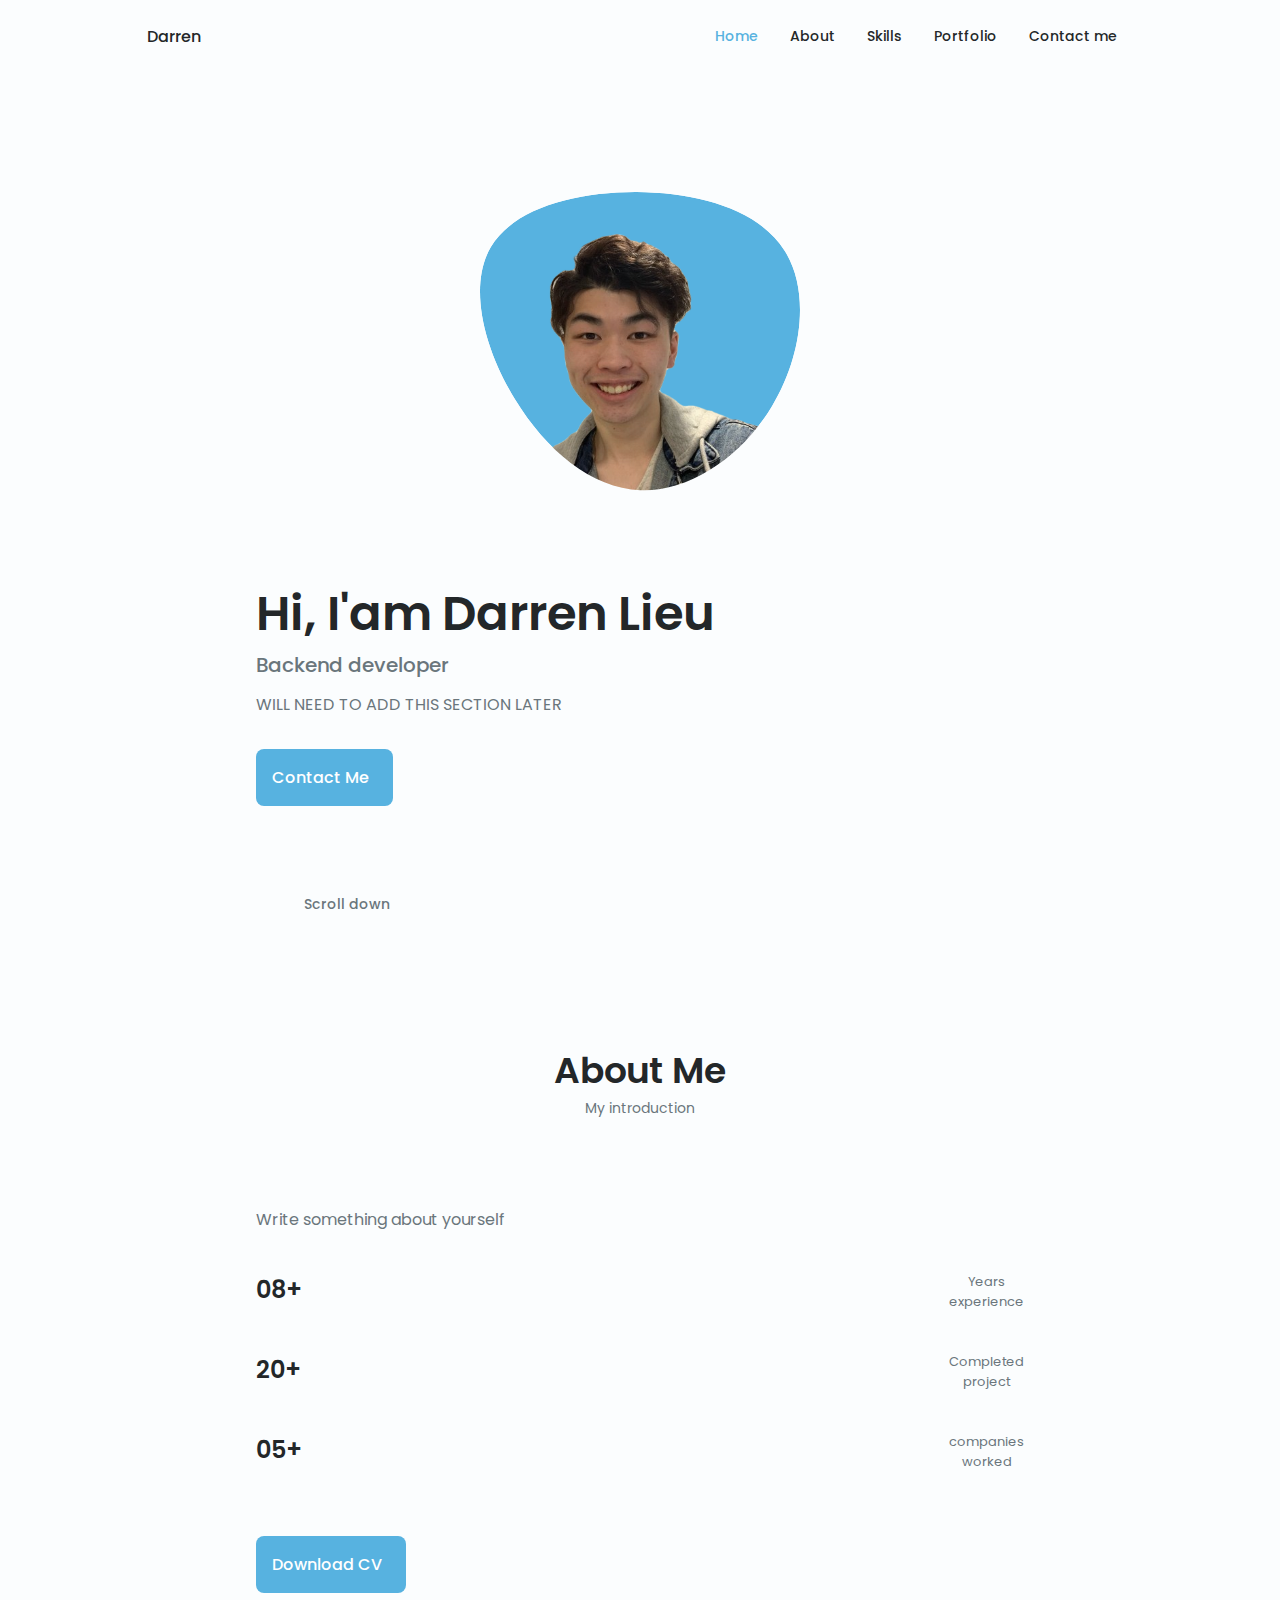
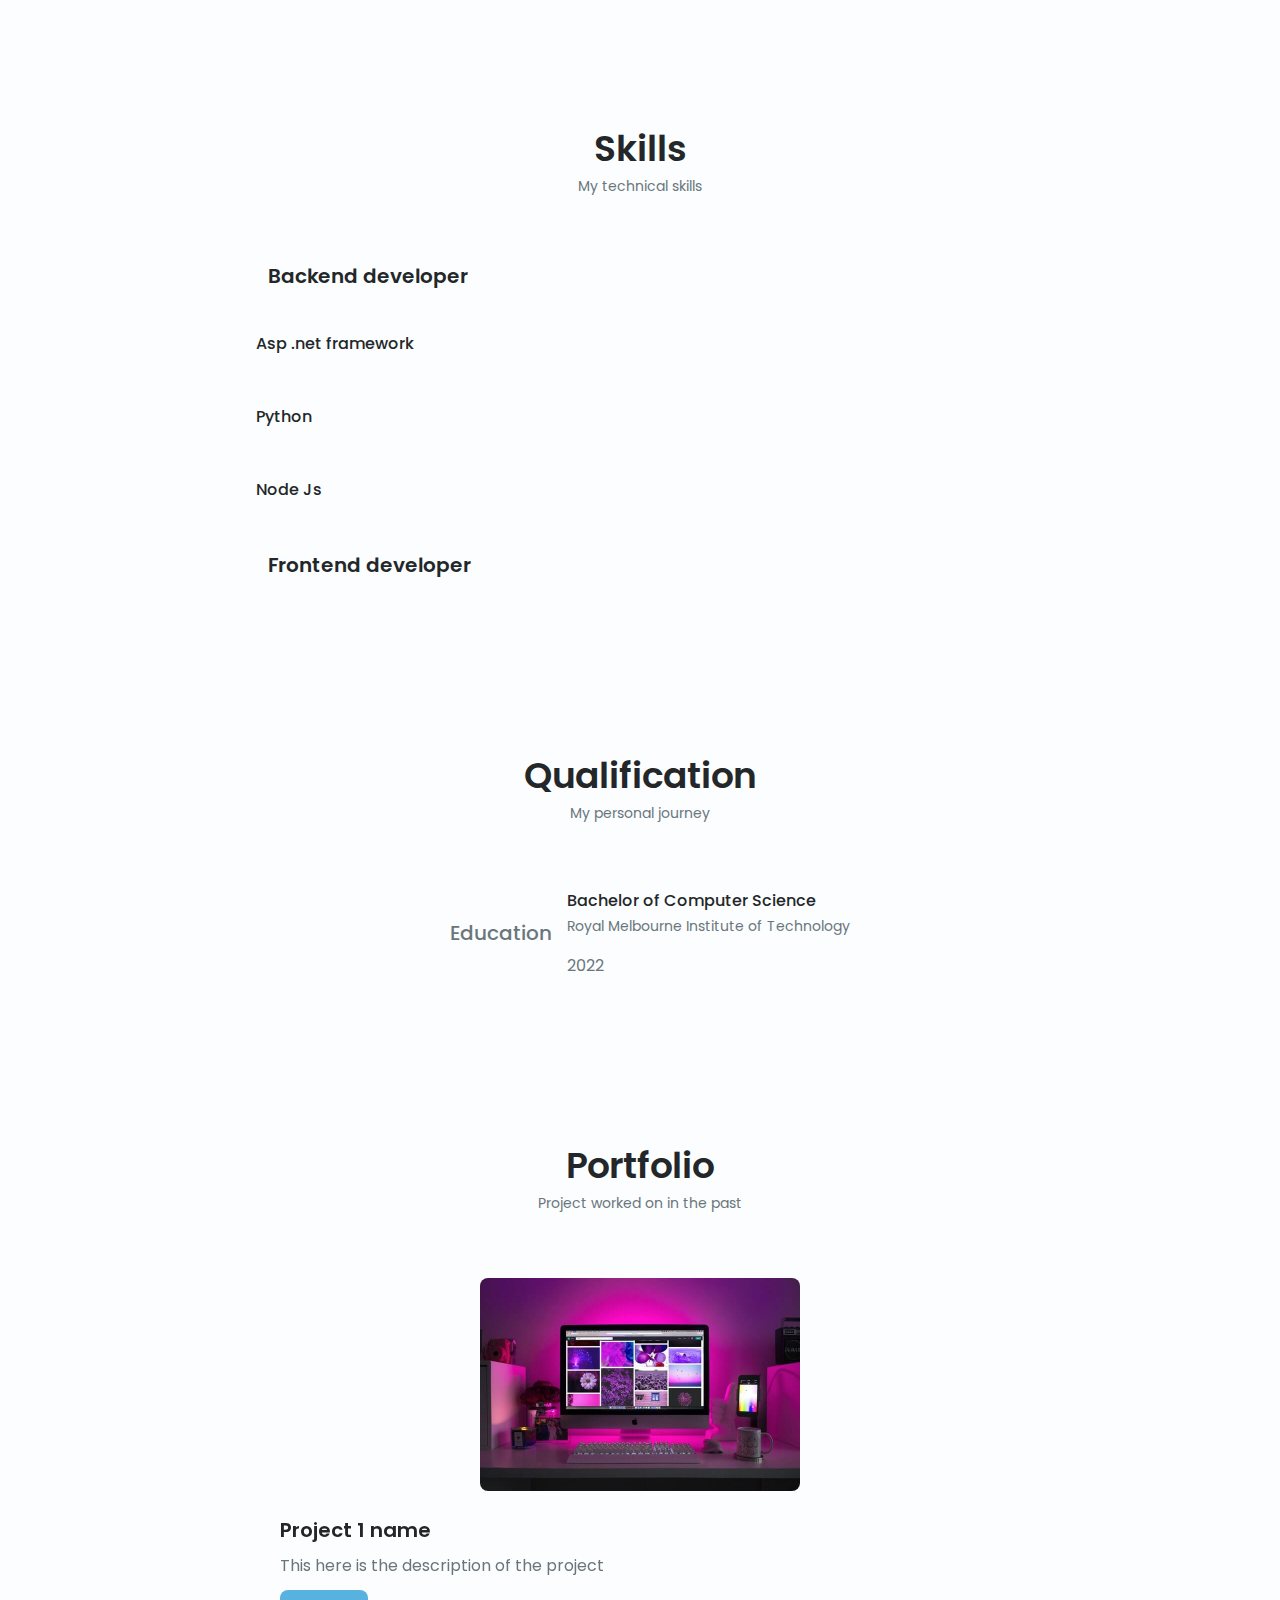
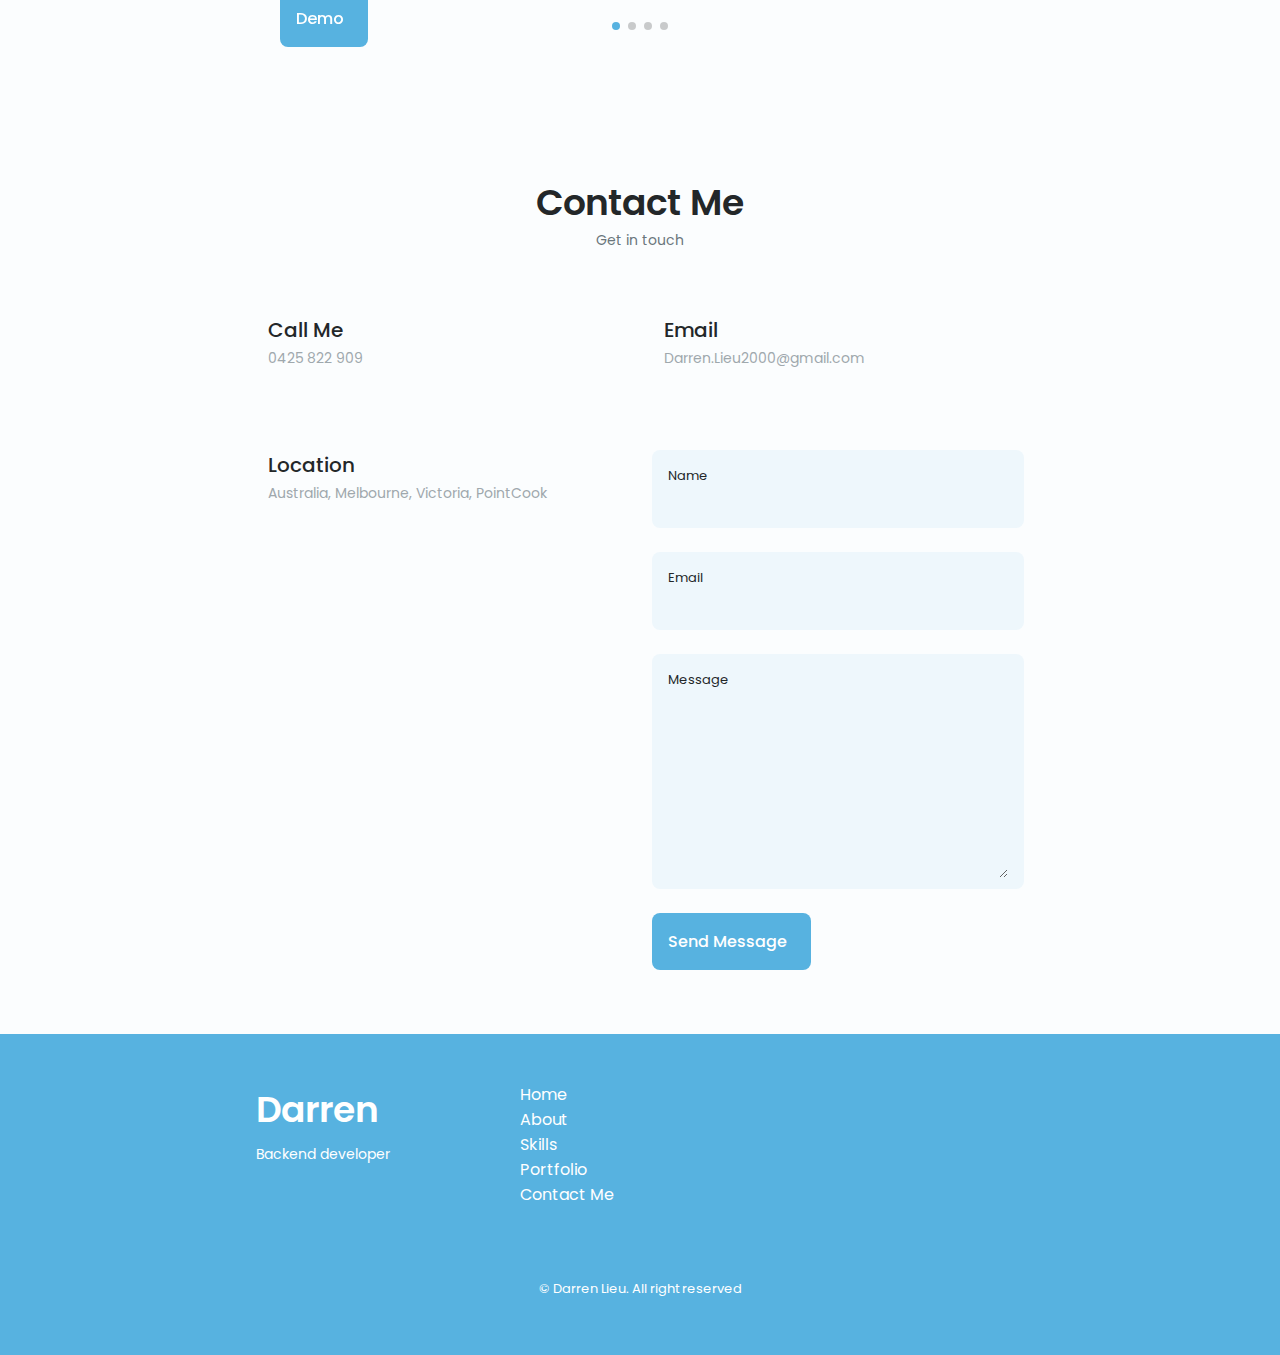
==== index.html @ 3a9822ed "Query media" ====
<!DOCTYPE html>
    <html lang="en">
    <head>
        <meta charset="UTF-8">
        <meta name="viewport" content="width=device-width, initial-scale=1.0">

        <!--==================== UNICONS ====================-->
        <link rel="stylesheet" href="https://unicons.iconscout.com/release/v4.0.0/css/line.css">
        
        <!--==================== SWIPER CSS ====================-->
        <link rel="stylesheet" href="assets/css/swiper-bundle.min.css">

        
        <!--==================== CSS ====================-->
        <link rel="stylesheet" href="assets/css/styles.css">

        <title>Responsive Portfolio Website</title>
    </head>
    <body>
        <!--==================== HEADER ====================-->
        <header class="header" id="header">
            <nav class="nav container">
                <a href="#" class="nav__logo">Darren</a>
                <div class="nav__menu" id="nav-menu">
                    <ul class="nav__list grid">
                        <li class="nav__item">
                            <a href="#home" class="nav__link active-link">
                                <i class="uil uil-home nav__icon"></i> Home
                            </a>
                        </li>

                        <li class="nav__item">
                            <a href="#about" class="nav__link">
                                <i class="uil uil-user-circle nav__icon"></i> About                                
                            </a>
                        </li>

                        <li class="nav__item">
                            <a href="#skills" class="nav__link">
                                <i class="uil uil-file-alt nav__icon"></i> Skills                                
                            </a>
                        </li>

                        <li class="nav__item">
                            <a href="#portfolio" class="nav__link">
                                <i class="uil uil-scenery nav__icon"></i> Portfolio
                            </a>
                        </li>

                        <li class="nav__item">
                            <a href="#contact" class="nav__link">
                                <i class="uil uil-message nav__icon"></i> Contact me
                            </a>
                        </li>
                    </ul>
                    <i class="uil uil-times nav__close" id="nav-close"></i>
                </div>

                <div class="nav__btns">
                    <!-- Theme change button -->
                    <i class="uil uil-moon change-theme" id="theme-button"></i>


                    <div class="nav__toggle" id="nav-toggle">
                        <i class="uil uil-apps"></i>
                    </div>
                </div>
            </nav>
        </header>

        <!--==================== MAIN ====================-->
        <main class="main">
            <!--==================== HOME ====================-->
            <section class="home section" id="home">
                <div class="home__container container grid">
                    <div class="home__container grid">
                        <div class="home__social">
                            <a href="https://www.linkedin.com/in/darren-lieu030267/" target="_blank" class="home__social-icon">
                                <i class="uil uil-linkedin"></i>
                            </a>
                            <a href="https://github.com/DarrenL0" target="_blank" class="home__social-icon">
                                <i class="uil uil-github"></i>
                            </a>
                        </div>

                        <div class="home__img">
                            <svg class="home__blob" viewBox="0 0 200 187" xmlns="http://www.w3.org/2000/svg" xmlns:xlink="http://www.w3.org/1999/xlink">
                                <mask id="mask0" mask-type="alpha">
                                    <path d="M190.312 36.4879C206.582 62.1187 201.309 102.826 182.328 134.186C163.346 165.547 
                                    130.807 187.559 100.226 186.353C69.6454 185.297 41.0228 161.023 21.7403 129.362C2.45775 
                                    97.8511 -7.48481 59.1033 6.67581 34.5279C20.9871 10.1032 59.7028 -0.149132 97.9666 
                                    0.00163737C136.23 0.303176 174.193 10.857 190.312 36.4879Z"/>
                                </mask>
                                <g mask="url(#mask0)">
                                    <path d="M190.312 36.4879C206.582 62.1187 201.309 102.826 182.328 134.186C163.346 
                                    165.547 130.807 187.559 100.226 186.353C69.6454 185.297 41.0228 161.023 21.7403 
                                    129.362C2.45775 97.8511 -7.48481 59.1033 6.67581 34.5279C20.9871 10.1032 59.7028 
                                    -0.149132 97.9666 0.00163737C136.23 0.303176 174.193 10.857 190.312 36.4879Z"/>
                                    <image class="home__blob-img" x='12' y='18' href="assets/img/profile_transparent.png"/>
                                </g>
                            </svg>
                        </div>

                        <div class="home__data">
                            <h1 class="home__title">Hi, I'am Darren Lieu</h1>
                            <h3 class="home__subtitle">Backend developer</h3>
                            <p class="home__description">WILL NEED TO ADD THIS SECTION LATER</p>
                            <a href="contact" class="button button--flex">
                                Contact Me<i class="uil uil-message button__icon"></i>
                            </a>
                        </div>
                    </div>

                    <div class="home__scroll">
                        <a href="#about" class="home__scroll-button button--flex">
                            <i class="uil uil-mouse home__scroll-mouse"></i>
                            <span class="home__scroll-name">Scroll down</span>
                            <i class="uil uil-arrow-down home__scroll-arrow"></i>
                        </a>
                    </div>
                </div>
            </section>

            <!--==================== ABOUT ====================-->
            <section class="about section" id="about">
                <h2 class="section__title">
                   About Me 
                </h2>
                <span class="section__subtitle">
                    My introduction
                </span>

                <div class="about__container container grid">
                    <img src="" alt="" class="about__img">
                    
                    <div class="about__data">
                        <p class="about__description">
                            Write something about yourself 
                        </p>

                        <div class="about__info">
                            <span class="about__info-title">08+</span>
                            <span class="about__info-name">Years <br> experience</span>
                        </div>

                        <div class="about__info">
                            <span class="about__info-title">20+</span>
                            <span class="about__info-name">Completed <br> project</span>
                        </div>

                        <div class="about__info">
                            <span class="about__info-title">05+</span>
                            <span class="about__info-name">companies <br> worked</span>
                        </div>
                    </div>
                    
                    <!--Add CV here in href-->
                    <div class="about__buttons">
                        <a download="" href="" class="button button--flex">
                            Download CV<i class="uil uil-download-alt button__icon"></i>
                        </a>
                    </div>
                </div>
            </section>

            <!--==================== SKILLS ====================-->
            <section class="skills section" id="skills">
                <h2 class="section__title">Skills</h2>
                <span class="section__subtitle">My technical skills</span>

                <div class="skills__container container grid">
                    <div>

                        <!--=========================SKILLS 1========================-->
                        <div class="skills__content skills__open">
                            <div class="skills__header">
                                <i class="uil uil-server skills__icon"></i>

                                <div>
                                    <h1 class="skills__title">Backend developer</h1>
                                </div>

                                <i class="uil uil-angle-down skills__arrow"></i>
                            </div>

                            <div class="skills__list grid">
                                <div class="skills__data">
                                    <div class="skills__titles">
                                        <h3 class="skills__name">Asp .net framework</h3>
                                    </div>
                                </div>
                            </div>

                            <div class="skills__list grid">
                                <div class="skills__data">
                                    <div class="skills__titles">
                                        <h3 class="skills__name">Python</h3>
                                    </div>
                                </div>
                            </div>

                            <div class="skills__list grid">
                                <div class="skills__data">
                                    <div class="skills__titles">
                                        <h3 class="skills__name">Node Js</h3>
                                    </div>
                                </div>
                            </div>

                        </div>

                        <!--=========================SKILLS 2========================-->
                        <div class="skills__content skills__close">
                            <div class="skills__header">
                                <i class="uil uil-brackets-curly skills__icon"></i>

                                <div>
                                    <h1 class="skills__title">Frontend developer</h1>
                                </div>

                                <i class="uil uil-angle-down skills__arrow"></i>
                            </div>

                            <div class="skills__list grid">
                                <div class="skills__data">
                                    <div class="skills__titles">
                                        <h3 class="skills__name">HTML</h3>
                                    </div>
                                </div>
                            </div>

                            <div class="skills__list grid">
                                <div class="skills__data">
                                    <div class="skills__titles">
                                        <h3 class="skills__name">CSS</h3>
                                    </div>
                                </div>
                            </div>

                            <div class="skills__list grid">
                                <div class="skills__data">
                                    <div class="skills__titles">
                                        <h3 class="skills__name">JavaScript</h3>
                                    </div>
                                </div>
                            </div>

                        </div>

                        
                    </div>
                </div>
            </section>

            <!--==================== QUALIFICATION ====================-->
            <section class="qualification section">
                <h2 class="section__title">Qualification</h2>
                <span class="section__subtitle">My personal journey</span>

                <div class="qualification__container container">
                    <dic class="qualification__tabs">
                        <div class="qualification__button button--flex qualification__active" data-target="#education">
                            <i class="uil uil-graduation-cap qualification__icon"></i>
                            Education
                        </div>

                        <!-- <div class="qualification__button button--flex">
                            <i class="uil uil-briefcase-alt qualification__icon"></i>
                            Work
                        </div> -->

                        <div class="qualification__sections">
                            <!--==================== QUALIFICATION CONTENT 1====================-->
                            <div class="qualification__content qualification__active" data-content id="education">
                                <!--==================== QUALIFICATION 1====================-->
                                <div class="qualification__data">
                                    <div>
                                        <h3 class="qualification__title">Bachelor of Computer Science</h3>
                                        <span class="qualification__subtitle">Royal Melbourne Institute of Technology</span>
                                        <div class="qualification__calender">
                                            <i class="uil uil-calendar-alt "></i>
                                            2022
                                        </div>
                                    </div>

                                    <div>
                                        <span class="qualification__rounder"></span>
                                        <span class="qualification__line"></span>
                                    </div>
                                </div>
                            </div>
                        </div>
                    </dic>
                </div>
            </section>

            <!--==================== PORTFOLIO ====================-->
            <section class="portfolio section" id="portfolio">
                <h2 class="section__title">Portfolio</h2>
                <span class="section__subtitle">Project worked on in the past</span>

                <div class="portfolio__container container swiper">
                    <div class="swiper-wrapper">
                        <!--==================== PORTFOLIO 1====================-->

                        <div class="portfolio__content grid swiper-slide">
                            <img src="assets/img/portfolio1.jpg" alt="" class="portfolio__img">
                            <div class="portfolio__data">
                                <h3 class="portfolio__title">Project 1 name</h3>
                                <p class="portfolio__description">This here is the description of the project</p>
                                <a href="#" class="button button--flex button--small portfolio__button">
                                    Demo
                                <i class="uil uil-arrow-right button__icon"></i>
                                </a>
                                
                            </div>
                        </div>

                        <!--==================== PORTFOLIO 2====================-->

                        <div class="portfolio__content grid swiper-slide">
                            <img src="assets/img/portfolio1.jpg" alt="" class="portfolio__img">
                            <div class="portfolio__data">
                                <h3 class="portfolio__title">Project 2 name</h3>
                                <p class="portfolio__description"></p>
                                <a href="#" class="button button--flex button--small portfolio__button">
                                    Demo
                                <i class="uil uil-arrow-right button__icon"></i>
                                </a>
                                
                            </div>
                        </div>

                        <!--==================== PORTFOLIO 3====================-->

                        <div class="portfolio__content grid swiper-slide">
                            <img src="assets/img/portfolio1.jpg" alt="" class="portfolio__img">
                            <div class="portfolio__data">
                                <h3 class="portfolio__title">Project 3 name</h3>
                                <p class="portfolio__description"></p>
                                <a href="#" class="button button--flex button--small portfolio__button">
                                    Demo
                                <i class="uil uil-arrow-right button__icon"></i>
                                </a>
                                
                            </div>
                        </div>

                        <!--==================== PORTFOLIO 4====================-->

                        <div class="portfolio__content grid swiper-slide">
                            <img src="assets/img/portfolio1.jpg" alt="" class="portfolio__img">
                            <div class="portfolio__data">
                                <h3 class="portfolio__title">Project 4 name</h3>
                                <p class="portfolio__description"></p>
                                <a href="#" class="button button--flex button--small portfolio__button">
                                    Demo
                                <i class="uil uil-arrow-right button__icon"></i>
                                </a>
                                
                            </div>
                        </div>
                    </div>

                    <div class="swiper-button-next">
                        <i class="uil uil-angle-right-b swiper-portfolio-icon"></i>
                    </div>
                    <div class="swiper-button-prev">
                        <i class="uil uil-angle-left-b swiper-portfolio-icon"></i>
                    </div>
                    <div class="swiper-pagination"></div>

                </div>
            </section>

            <!--==================== CONTACT ME ====================-->
            <section class="contact section" id="contact">
                <h2 class="section__title">Contact Me</h2>
                <span class="section__subtitle">Get in touch</span>

                <div class="contact__container container grid">
                    <div>
                       <div class="contact__information">
                        <i class="uil uil-phone contact__icon"></i>
                        <div>
                            <h3 class="contact__title">Call Me</h3>
                            <span class="contact__subtitle">0425 822 909</span>
                        </div>
                       </div> 
                    </div>

                    <div>
                        <div class="contact__information">
                         <i class="uil uil-envelope contact__icon"></i>
                         <div>
                             <h3 class="contact__title">Email</h3>
                             <span class="contact__subtitle">Darren.Lieu2000@gmail.com</span>
                         </div>
                        </div> 
                     </div>

                     <div>
                        <div class="contact__information">
                            <i class="uil uil-location-pin-alt contact__icon"></i>
                         <div>
                             <h3 class="contact__title">Location</h3>
                             <span class="contact__subtitle">Australia, Melbourne, Victoria, PointCook</span>
                         </div>
                        </div> 
                     </div>

                     <form action="" class="contact__form grid">
                         <div class="contact__inputs grid">
                             <div class="contact__content">
                                 <label for="" class="contact__label">Name</label>
                                 <input type="text" class="contact__input">
                             </div>

                             <div class="contact__content">
                                <label for="" class="contact__label">Email</label>
                                <input type="email" class="contact__input">
                            </div>

                            <div class="contact__content">
                                <label for="" class="contact__label">Message</label>
                                <textarea name="" id="" cols="0" rows="7" class="contact__input"></textarea>
                            </div>

                            <div>
                               <a href="" class="button button--flex">
                                   Send Message
                                   <i class="uil uil-message button__icon"></i>
                               </a> 
                            </div>
                         </div>
                     </form>

                </div>

                
                    
                

            </section>
        </main>

        <!--==================== FOOTER ====================-->
        <footer class="footer">
            <div class="footer__bg">
                <div class="footer__container container grid">
                    <div>
                        <h1 class="footer__title">Darren</h1>
                        <span class="footer__subtitle">Backend developer</span>
                    </div>

                    <ul class="footer__link">
                        <li>
                            <a href="#home" class="footer__link">Home</a>
                            <a href="#about" class="footer__link">About</a>
                            <a href="#skills" class="footer__link">Skills</a>
                            <a href="#portfolio" class="footer__link">Portfolio</a>
                            <a href="#contact" class="footer__link">Contact Me</a>
                        </li>
                    </ul>

                    <div class="footer__socails">
                        <a href="https://www.linkedin.com/in/darren-lieu030267/" class="footer__social">
                            <i class="uil uil-linkedin"></i>
                        </a>
                        <a href="https://github.com/DarrenL0" class="footer__social">
                            <i class="uil uil-github"></i>
                        </a>
                    </div>
                </div>

                <p class="footer__copy">&#169; Darren Lieu. All right reserved</p>
            </div>
        </footer>
        
        <!--==================== SCROLL up ====================-->
        <a href="" class="scrollup" id="scroll-up">
            <i class="uil uil-arrow-up scrollup__icon"></i>
        </a>

        <!--==================== SWIPER JS ====================-->
        <script src="assets/js/swiper-bundle.min.js"></script>


        <!--==================== MAIN JS ====================-->
        <script src="assets/js/main.js"></script>
    </body>
</html>
---- assets/css/styles.css ----
/*==================== GOOGLE FONTS ====================*/
@import url("https://fonts.googleapis.com/css2?family=Poppins:wght@400;500;600&display=swap");

/*==================== VARIABLES CSS ====================*/
:root {
  --header-height: 3rem;

  /*========== Colors ==========*/
  /* Change favorite color */
  --hue-color: 200; /*Purple 250 - Green 142 - Blue 230 - Pink 340*/

  /* HSL color mode */
  --first-color: hsl(var(--hue-color), 69%, 61%);
  --first-color-second: hsl(var(--hue-color), 69%, 61%);
  --first-color-alt: hsl(var(--hue-color), 57%, 53%);
  --first-color-lighter: hsl(var(--hue-color), 92%, 85%);
  --title-color: hsl(var(--hue-color), 8%, 15%);
  --text-color: hsl(var(--hue-color), 8%, 45%);
  --text-color-light: hsl(var(--hue-color), 8%, 65%);
  --input-color: hsl(var(--hue-color), 70%, 96%);
  --body-color: hsl(var(--hue-color), 60%, 99%);
  --container-color: #fff;
  --scroll-bar-color: hsl(var(--hue-color), 12%, 90%);
  --scroll-thumb-color: hsl(var(--hue-color), 12%, 80%);

  /*========== Font and typography ==========*/
  --body-font: "Poppins", sans-serif;

  /* .5rem = 8px, 1rem = 16px, 1.5rem = 24px ... */
  --big-font-size: 2rem;
  --h1-font-size: 1.5rem;
  --h2-font-size: 1.25rem;
  --h3-font-size: 1.125rem;
  --normal-font-size: 0.938rem;
  --small-font-size: 0.813rem;
  --smaller-font-size: 0.75rem;

  /*========== Font weight ==========*/
  --font-medium: 500;
  --font-semi-bold: 600;

  /*========== Margenes Bottom ==========*/
  /* .25rem = 4px, .5rem = 8px, .75rem = 12px ... */
  --mb-0-25: 0.25rem;
  --mb-0-5: 0.5rem;
  --mb-0-75: 0.75rem;
  --mb-1: 1rem;
  --mb-1-5: 1.5rem;
  --mb-2: 2rem;
  --mb-2-5: 2.5rem;
  --mb-3: 3rem;

  /*========== z index ==========*/
  --z-tooltip: 10;
  --z-fixed: 100;
  --z-modal: 1000;
}

/* Font size for large devices */
@media screen and (min-width: 968px) {
  :root {
    --big-font-size: 3rem;
    --h1-font-size: 2.25rem;
    --h2-font-size: 1.5rem;
    --h3-font-size: 1.25rem;
    --normal-font-size: 1rem;
    --small-font-size: 0.875rem;
    --smaller-font-size: 0.813rem;
  }
}

/*========== Variables Dark theme ==========*/
body.dark-theme{
  --first-color-second: hsl(var(--hue-color), 30%, 8%);
  --title-color: hsl(var(--hue-color), 8%, 95%);
  --text-color: hsl(var(--hue-color), 8%, 75%);
  --input-color: hsl(var(--hue-color), 29%, 16%);
  --body-color: hsl(var(--hue-color), 28%, 12%);
  --container-color: hsl(var(--hue-color), 29% , 16%);
  --scroll-bar-color: hsl(var(--hue-color), 12%, 48%);
  --scroll-thumb-color: hsl(var(--hue-color), 12%, 36%);
}
/*========== Button Dark/Light ==========*/
.nav__btns{
  display: flex;
  align-items: center;
}

.change-theme{
  font-size: 1.25rem;
  color: var(--title-color);
  margin-right: var(--mb-1);
  cursor: pointer;
}

.change-theme:hover{
  color: var(--first-color);
}
/*==================== BASE ====================*/
* {
  box-sizing: border-box;
  padding: 0;
  margin: 0;
}

html {
  scroll-behavior: smooth;
}

body {
  margin: 0 0 var(--header-height) 0;
  font-family: var(--body-font);
  font-size: var(--normal-font-size);
  background-color: var(--body-color);
  color: var(--text-color);
}

h1,
h2,
h3,
h4 {
  color: var(--title-color);
  font-weight: var(--font-semi-bold);
}

ul {
  list-style: none;
}

a {
  text-decoration: none;
}

img {
  max-width: 100%;
  height: auto;
}

/*==================== REUSABLE CSS CLASSES ====================*/
.section {
  padding: 2rem 0 4rem;
}

.section__title {
  font-size: var(--h1-font-size);
  color: var(--title-color);
}

.section__subtitle {
  display: block;
  font-size: var(--small-font-size);
  margin-bottom: var(--mb-3);
}

.section__title,
.section__subtitle {
  text-align: center;
}

/*==================== LAYOUT ====================*/
.container {
  max-width: 768px;
  margin-left: var(--mb-1-5);
  margin-right: var(--mb-1-5);
}

.grid {
  display: grid;
  gap: 1.5rem;
}

.header {
  width: 100%;
  position: fixed;
  bottom: 0;
  left: 0;
  z-index: var(--z-fixed);
  background-color: var(--body-color);
}

/*==================== NAV ====================*/
.nav {
  max-width: 986px;
  height: var(--header-height);
  display: flex;
  justify-content: space-between;
  align-items: center;
}

.nav__logo,
.nav__toggle {
  color: var(--title-color);
  font-weight: var(--font-medium);
}

.nav__logo:hover {
  color: var(--first-color);
}

.nav__toggle {
  font-size: 1.1rem;
  cursor: pointer;
}

.nav__toggle:hover {
  color: var(--first-color);
}

@media screen and (max-width: 767px) {
  .nav__menu {
    position: fixed;
    bottom: -100%;
    left: 0;
    width: 100%;
    background-color: var(--body-color);
    padding: 2rem 1.5rem 4rem;
    box-shadow: 0 -1px 4px rgba(0, 0, 0, 0.15);
    border-radius: 1.5rem 1.5rem 0 0;
    transition: 0.3s;
  }
}

.nav__list {
  grid-template-columns: repeat(3, 1fr);
  gap: 2rem;
}

.nav__link {
  display: flex;
  flex-direction: column;
  align-items: center;
  font-size: var(--small-font-size);
  color: var(--title-color);
  font-weight: var(--font-medium);
}

.nav__link:hover {
  color: var(--first-color);
}

.nav__icon {
  font-size: 1.2rem;
}

.nav__close {
  position: absolute;
  right: 1.3rem;
  bottom: 0.5rem;
  font-size: 1.5rem;
  cursor: pointer;
  color: var(--first-color);
}

.nav__close:hover {
  color: var(--first-color);
}
/* show menu */
.show-menu {
  bottom: 0;
}
/* Active link */
.active-link{
  color: var(--first-color);
}
/* Change background header */
.scroll-header{
  box-shadow: 0 -1px 4px rgba(0,0,0,.15);
}
/*==================== HOME ====================*/
.home__container {
  gap: 1rem;
}

.home__content {
  grid-template-columns: 0.5fr 3fr;
  padding-top: 3.5rem;
  align-items: center;
}

.home__social {
  display: grid;
  grid-template-columns: max-content;
  row-gap: 1rem;
}

.home__social-icon {
  font-size: 1.25rem;
  color: var(--first-color);
}

.home__social-icon:hover {
  color: var(--first-color-alt);
}

.home__blob {
  width: 200px;
  fill: var(--first-color);
}

.home__blob-img {
  width: 170px;
}

.home__data {
  grid-column: 1/3;
}

.home__title {
  font-size: var(--big-font-size);
}

.home__subtitle {
  font-size: var(--h3-font-size);
  color: var(--text-color);
  font-weight: var(--font-medium);
  margin-bottom: var(--mb-0-75);
}

.home__description {
  margin-bottom: var(--mb-2);
}

.home__scroll {
}

.home__scroll-button {
  color: var(--first-color);
  transition: 0.3s;
}

.home__scroll-button:hover {
  transform: translateY(0.25rem);
}

.home__scroll-mouse {
  font-size: 2rem;
}

.home__scroll-name {
  font-size: var(--small-font-size);
  color: var(--text-color);
  font-weight: var(--font-medium);
  margin-right: var(--mb-0-25);
}

.home__scroll-arrow {
  font-size: 1.25rem;
}
/*==================== BUTTONS ====================*/
.button {
  display: inline-block;
  background-color: var(--first-color);
  color: #fff;
  padding: 1rem;
  border-radius: 0.5rem;
  font-weight: var(--font-medium);
}

.button:hover {
  background-color: var(--first-color-alt);
}

.button__icon {
  font-size: 1.25rem;
  margin-left: var(--mb-0-5);
  transition: 0.3s;
}

.button--flex {
  display: inline-flex;
  align-items: center;
}
/*==================== ABOUT ====================*/
.about__img {
  width: 200px;
  border-radius: 0.5rem;
  justify-self: center;
  align-self: center;
}

.about__description {
  text-align: center;
  margin-bottom: var(--mb-2-5);
}

.about__info {
  display: flex;
  justify-content: space-evenly;
  margin-bottom: var(--mb-2-5);
}

.about__info-title {
  font-size: var(--h2-font-size);
  font-weight: var(--font-semi-bold);
  color: var(--title-color);
}

.about__info-name {
  font-size: var(--smaller-font-size);
}

.about__info-title,
.about__info-name {
  display: block;
  text-align: center;
}

.about__buttons {
  display: flex;
  justify-content: center;
}
/*==================== SKILLS ====================*/

.skills__container {
  row-gap: 0;
}

.skills__header {
  display: flex;
  align-items: center;
  margin-bottom: var(--mb-2-5);
  cursor: pointer;
}

.skills__icon,
.skills__arrow {
  font-size: 2rem;
  color: var(--first-color);
}

.skills__icon {
  margin-right: var(--mb-0-75);
}

.skills__title {
  font-size: var(--h3-font-size);
}

.skills__arrow {
  margin-left: auto;
  transition: 0.4s;
}

.skills__titles {
  display: flex;
  justify-content: space-between;
  margin-bottom: var(--mb-0-5);
}

.skills__name {
  font-size: var(--normal-font-size);
  font-weight: var(--font-medium);
}

.skills__close .skills__list {
  height: 0;
  overflow: hidden;
}

.skills__open .skills__list {
  height: max-content;
  margin-bottom: var(--mb-2-5);
}

.skills__open .skills__arrow {
  transform: rotate(-180deg);
}

/*==================== QUALIFICATION ====================*/
.qualification__tabs{
  display: flex;
  justify-content: space-evenly;
  margin-bottom: var(--mb-2);
}

.qualification__button{
  font-size: var(--h3-font-size);
  font-weight: var(--font-medium);
  cursor: pointer;
}

.qualification__button:hover{
  color: var(--first-color);
}

.qualification__icon{
  font-size: 1.8rem;
  margin-right: var(--mb-0-25);
}

.qualification__date{
  display: grid;
  grid-template-columns: 1fr max-content 1fr;
  column-gap: 1.5rem;
}

.qualification__title{
  font-size: var(--normal-font-size);
  font-weight: var(--font-medium);
}

.qualification__subtitle{
  display: inline-block;
  font-size: var(--small-font-size);
  margin-bottom: var(--mb-1);
}

.qualification__calendar{
  font-size: var(--smaller-font-size);
  color: var(--text-color-light);
}

/* :active once work experience is added */
/* .qualification__rounder{
  display: inline-block;
  width: 13px;
  height: 13px;
  background-color: var(--first-color);
  border-radius: 50%;
}

.qualification__line{
  display: block;
  width: 1px;
  height: 100%;
  background-color: var(--first-color);
  transform: translate(6px, -7px);
}

.qualification [data-content]{
  display: none;
}

.qualification__active[data-content]{
  display: block;
}

.qualification__button.qualification__active{
  color: var(--first-color); 
}*/

/*==================== PORTFOLIO ====================*/
.portfolio__container{
  overflow:initial;
}

.portfolio__content{
  padding: 0 1.5rem;
}

.portfolio__img{
  width: 265px;
  border-radius: .5rem;
  justify-self: center;
}

.portfolio__title{
  font-size: var(--h3-font-size);
  margin-bottom: var(--mb-0-5);
}

.portfolio__description{
  margin-bottom: var(--mb-0-75);
}

.portfolio__button:hover .button__icon{
  transform: translate(.25rem);
}

.swiper-button-prev::after,
.swiper-button-next::after{
  content: '';
}

.swiper-portfolio-icon{
  font-size: 2rem;
  color: var(--first-color);
}

.swiper-button-prev{
  left: -.5rem;
}

.swiper-button-next{
  right: -.5rem;
}

.swiper-container-horizontal > .swiper-pagination-bullets{
  bottom: -2.5rem;
}

.swiper-pagination-bullet-active{
  background-color: var(--first-color);
}

.swiper-button-next,
.swiper-button-prev,
.swiper-pagination-bullet{
  outline: none;
}

/*==================== CONTACT ME ====================*/
.contact__container{
  row-gap: 3rem;
}

.contact__information{
  display: flex;
  margin-bottom: var(--mb-2);
}

.contact__icon{
  font-size: 2rem;
  color: var(--first-color);
  margin-right: var(--mb-0-75);
}

.contact__title{
  font-size: var(--h3-font-size);
  font-weight: var(--font-medium);
}

.contact__subtitle{
  font-size: var(--small-font-size);
  color: var(--text-color-light);
}

.contact__content{
  background-color: var(--input-color);
  border-radius: .5rem;
  padding: .75rem 1rem .25rem;
}

.contact__label{
  font-size: var(--smaller-font-size);
  color: var(--title-color);
}

.contact__input{
  width: 100%;
  background-color: var(--input-color);
  color: var(--text-color);
  font-family: var(--body-font);
  font-size: var(--normal-font-size);
  border: none;
  outline: none;
  padding: .25rem .5rem .5rem 0;
}
/*==================== FOOTER ====================*/
.footer{
  padding-top: 2rem;
}

.footer__container{
  row-gap: 3.5rem;
}

.footer__bg{
  background-color: var(--first-color-second);
  padding: 2rem 0 3rem;
}

.footer__title{
  font-size: var(--h1-font-size);
  margin-bottom: var(--mb-0-25);
}

.footer__subtitle{
  font-size: var(--small-font-size);
}

.footer__link{
  display: flex;
  flex-direction: column;
  row-gap: 1.5rem;
}

.footer__link:hover{
  color: var(--first-color-lighter);
}

.footer__social{
  font-size: 1.25rem;
  margin-right: var(--mb-1-5);
}

.footer__social:hover{
  color: var(--first-color-lighter);
}

.footer__copy{
  font-size: var(--smaller-font-size);
  text-align: center;
  color: var(--text-color-light);
  margin-top: var(--mb-3);
}

.footer__title,
.footer__subtitle,
.footer__link,
.footer__social,
.footer__copy{
  color: #fff;
}

/*========== SCROLL UP ==========*/
.scrollup{
  position: fixed;
  right: 1rem;
  bottom: -20%;
  background-color: var(--first-color);
  opacity: .8;
  padding: 0 .3rem;
  border-radius: .4rem;
  z-index: var(--z-tooltip);
  transition: .4s;
}

.scrollup:hover{
  background-color: var(--first-color-alt);
}

.scrollup__icon{
  font-size: 1.5rem;
  color: #fff;
}
/* Show scroll */
.show-scroll{
  bottom: 5rem;
}

/*========== SCROLL BAR ==========*/
::-webkit-scrollbar{
  width: .60rem;
  background-color: var(--scroll-bar-color);
  border-radius: .5rem;
}

::-webkit-scrollbar-thumb{
  background-color: var(--scroll-thumb-color);
  border-radius: .5rem;
}

::-webkit-scrollbar-thumb:hover{
  background-color: var(--text-color-light);
}
/*==================== MEDIA QUERIES ====================*/
/* For small devices */
@media screen and (max-width: 350px){
  .container{
    margin-left: var(--mb-1);
    margin-right: var(--mb-1);
  }

  .nav__menu{
    padding: 2rem .25rem 4rem;
  }

  .nav__list{
    column-gap: 0;
  }

  .home__content{
    grid-template-columns: .25fr 3fr;
  }

  .home__blob{
    width: 180px;
  }

  .skills__title{
    font-size: var(--normal-font-size);
  }

  .qualification__data{
    gap: .5rem;
  }

  .project__img{
    width: 200px;
  }

}
/* For medium devices */
@media screen and (min-width: 568px){
  .home__content{
    grid-template-columns: max-content 1fr 1fr;
  }
  .home__data{
    grid-column: initial;
  }

  .home__img{
    justify-self: center;
  }


  .skills__container,
  .portfolio__container,
  .contact__container,
  .footer__container{
    grid-template-columns: repeat(2,1fr);
  }
}


@media screen and (min-width: 768px){
  .container{
    margin-left: auto;
    margin-right: auto;
  }

  body{
    margin: 0;
  }

  .section{
    padding: 6rem 0 2rem;
  }

  .section__subtitle{
    margin-bottom: 4rem;
  }

  .header{
    top: 0;
    bottom: initial;
  }

  .header,
  .main,
  .footer__container{
    padding: 0 1rem;
  }

  .nav{
    height: calc(var(--header-height) + 1.5rem);
    column-gap: 1rem;
  }

  .nav__icon,
  .nav__close,
  .nav__toggle{
    display: none;
  }
  .nav__list{
    display: flex;
    column-gap: 2rem;
  }
  .nav__menu{
    margin-left: auto;
  }

  .change-theme{
    margin: 0;
  }

  .home__container{
    row-gap: 5rem;
  }

  .home__content{
    padding-top: 5.5rem;
    column-gap: 2rem;
  }

  .home__blob{
    width: 270px;
  }

  .home__scroll{
    display: block;
  }

  .home__scroll-button{
    margin-left: 3rem;
  }

  .about__container{
    column-gap: 5rem;
  }

  .about__description{
    text-align: initial;
  }

  .about__info{
    justify-content: space-between;
  }

  .about__buttons{
    justify-content: initial;
  }

  .qualification__tabs{
    justify-content: center;
  }

  .qualification__button{
    margin: 0 var(--mb-1);
  }

  .qualification__sections{
    grid-template-columns: .5fr;
  }

  .portfolio__img{
    width: 320px;
  }

  .portfolio__content{
    align-items: center;
  }

  .footer__container{
    grid-template-columns: repeat(3,1fr);
  }
  .footer__bg{
    padding: 3rem 0 3.5rem;
  }
  .footer__links{
    flex-direction: row;
    column-gap: 2rem;
  }

  .footer__socials{
    justify-content: flex-end;
  }

  .footer__copy{
    margin-top: 4.5rem;
  }
/* For large devices */
@media screen and (min-width: 1024px){
  .header,
  .main,
  .footer__container{
    padding: 0;
  }

  .home__blob{
    width: 320px;
  }
  .home__social{
    transform: translateX(-6rem);
  }
  .portfolio__content{
    column-gap: 5rem;
  }

  .swiper-portfolio-icon{
    font-size: 3.5rem;
  }

  .swiper-button-prev{
    left: -3.5rem;
  }

  .swiper-button-next{
    right: 3.5rem;
  }
  .swiper-container-horizontal > .swiper-pagination-bullets{
    bottom: -4.5rem;
  }

  
}







}
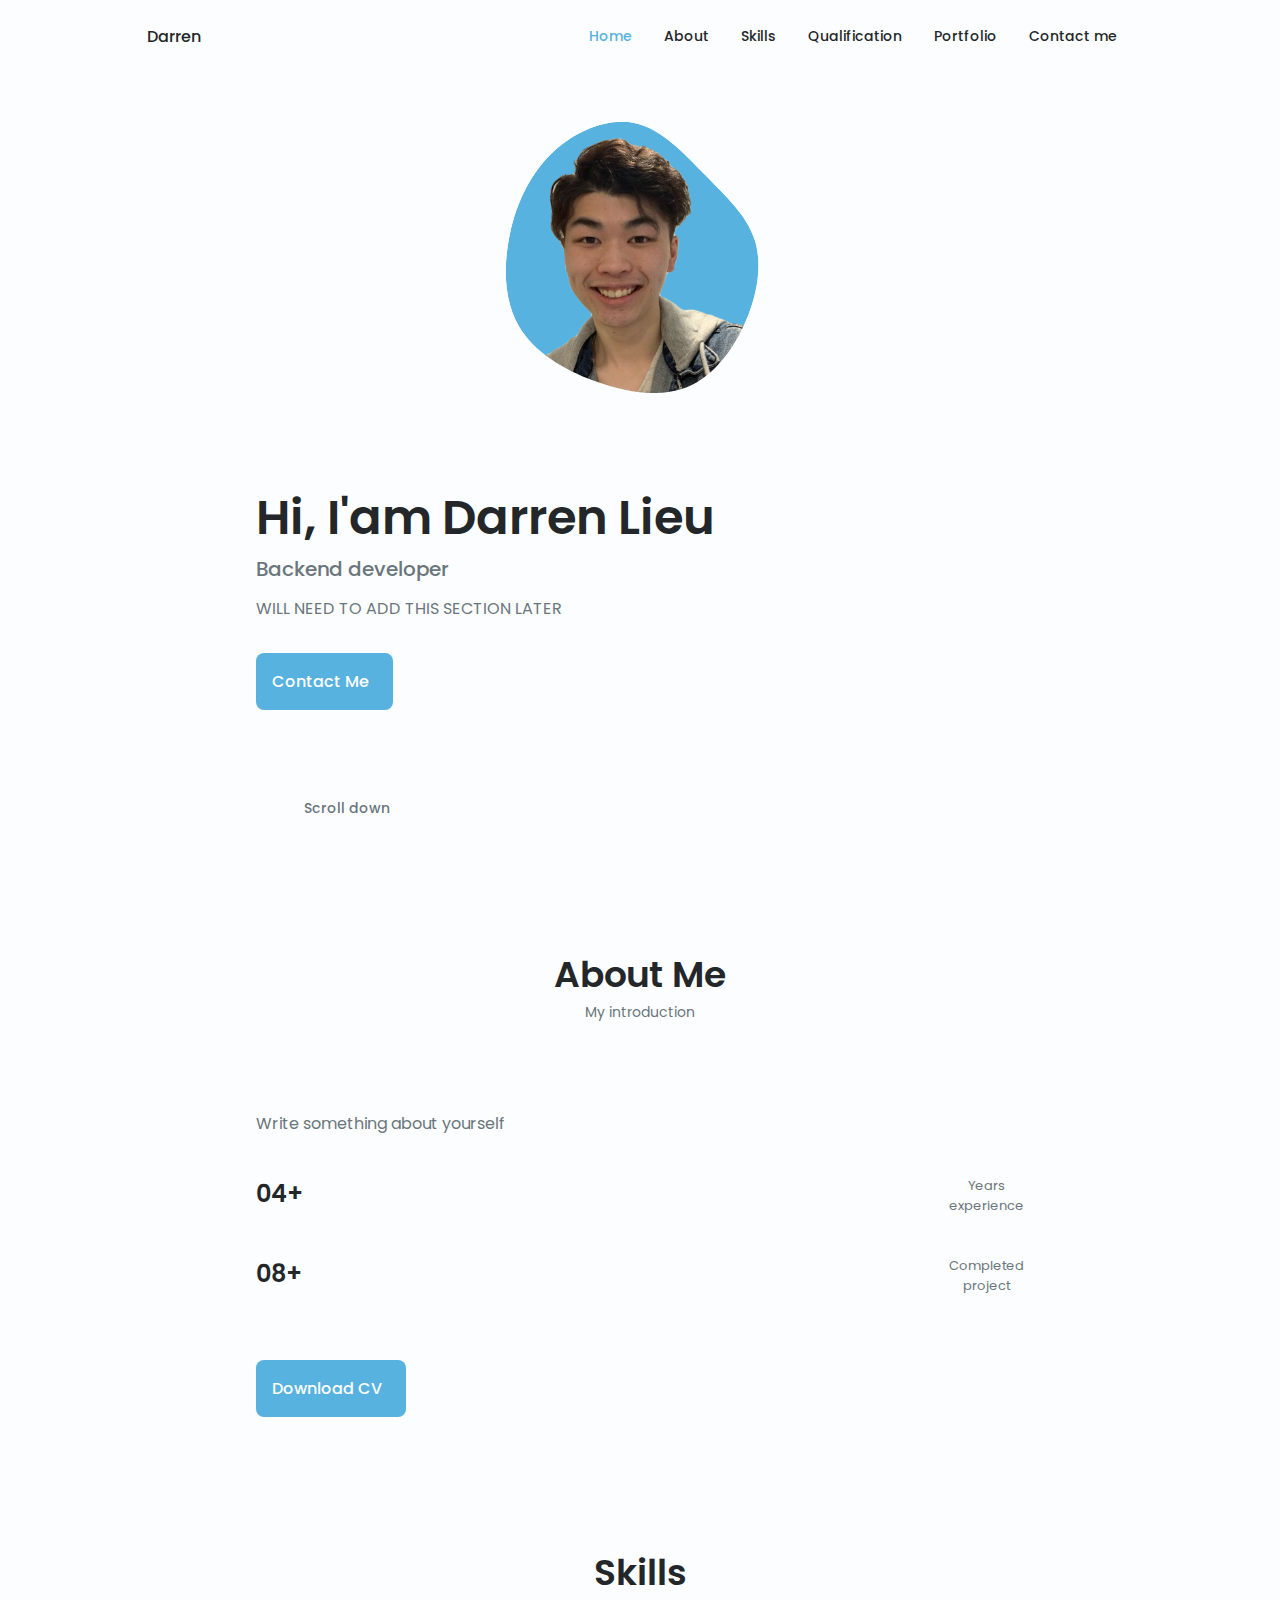
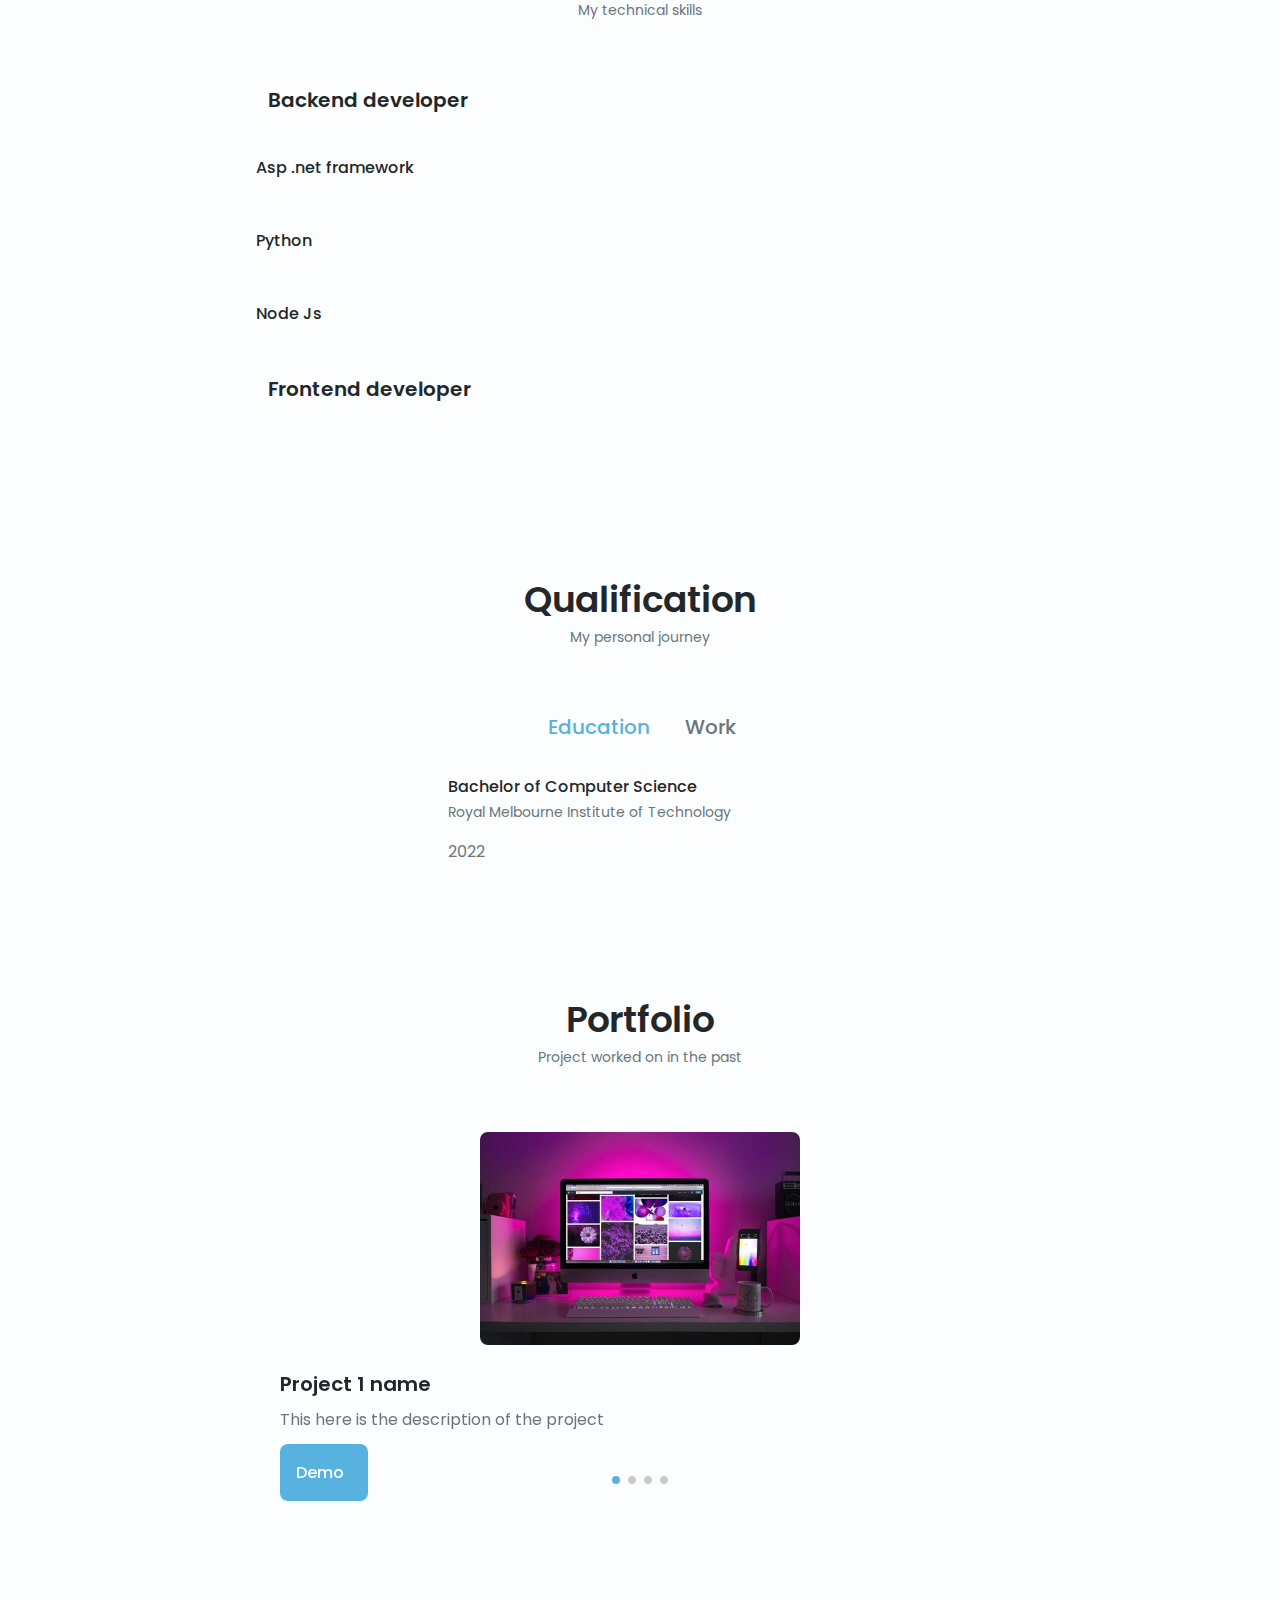
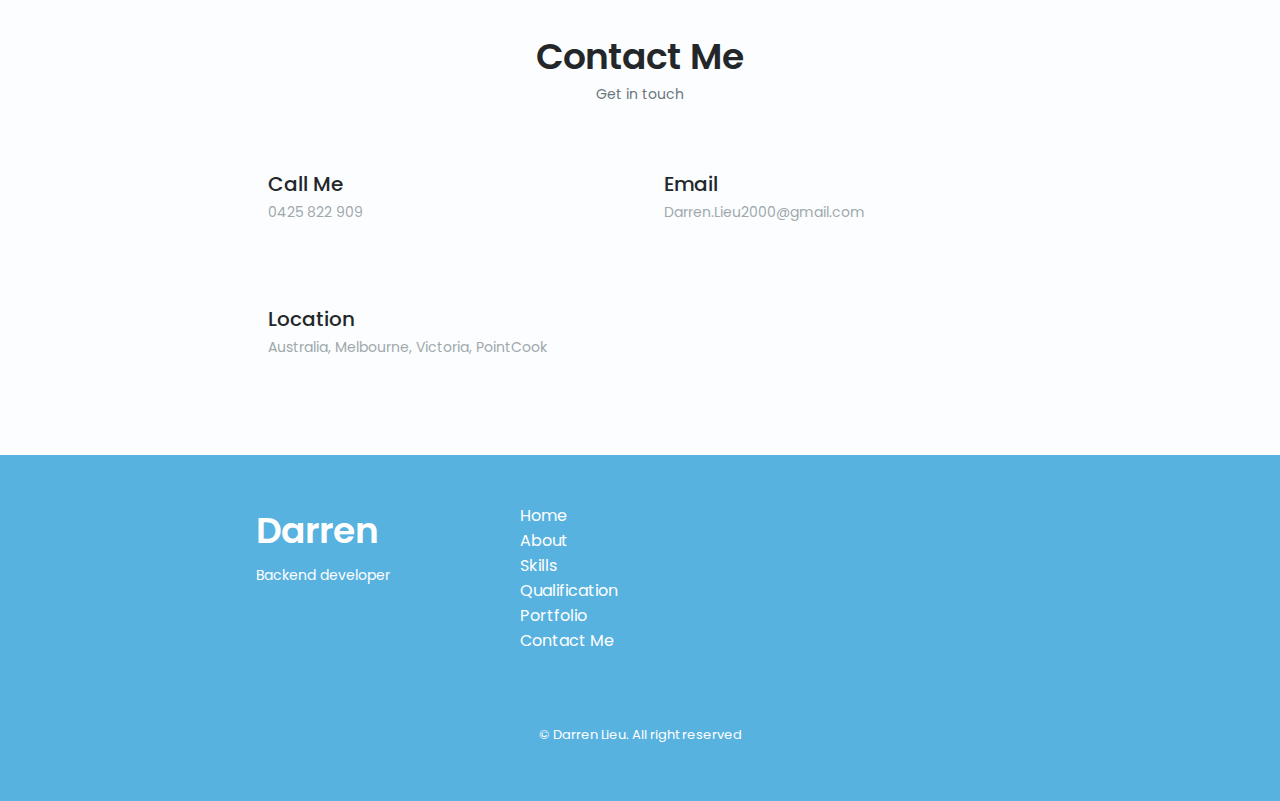
==== commit 08271699: "Small adjustment to layout" ====
--- a/index.html
+++ b/index.html
@@ -14,7 +14,7 @@
         <!--==================== CSS ====================-->
         <link rel="stylesheet" href="assets/css/styles.css">
 
-        <title>Responsive Portfolio Website</title>
+        <title>Darren's E-Portfolio</title>
     </head>
     <body>
         <!--==================== HEADER ====================-->
@@ -42,6 +42,12 @@
                         </li>
 
                         <li class="nav__item">
+                            <a href="#qualifications" class="nav__link">
+                                <i class="uil uil-file-alt nav__icon"></i> Qualification                                
+                            </a>
+                        </li>
+
+                        <li class="nav__item">
                             <a href="#portfolio" class="nav__link">
                                 <i class="uil uil-scenery nav__icon"></i> Portfolio
                             </a>
@@ -74,28 +80,32 @@
             <section class="home section" id="home">
                 <div class="home__container container grid">
                     <div class="home__container grid">
-                        <div class="home__social">
+                        <!-- <div class="home__social">
                             <a href="https://www.linkedin.com/in/darren-lieu030267/" target="_blank" class="home__social-icon">
                                 <i class="uil uil-linkedin"></i>
                             </a>
                             <a href="https://github.com/DarrenL0" target="_blank" class="home__social-icon">
                                 <i class="uil uil-github"></i>
                             </a>
-                        </div>
+                        </div> -->
 
                         <div class="home__img">
-                            <svg class="home__blob" viewBox="0 0 200 187" xmlns="http://www.w3.org/2000/svg" xmlns:xlink="http://www.w3.org/1999/xlink">
+                            <svg class="home__blob" viewBox="0 0 200 187">
                                 <mask id="mask0" mask-type="alpha">
-                                    <path d="M190.312 36.4879C206.582 62.1187 201.309 102.826 182.328 134.186C163.346 165.547 
-                                    130.807 187.559 100.226 186.353C69.6454 185.297 41.0228 161.023 21.7403 129.362C2.45775 
-                                    97.8511 -7.48481 59.1033 6.67581 34.5279C20.9871 10.1032 59.7028 -0.149132 97.9666 
-                                    0.00163737C136.23 0.303176 174.193 10.857 190.312 36.4879Z"/>
+                                    <path 
+                                    d="M40.6,-50.8C53.8,-37.3,66.5,-25.6,71.5,-10.6C76.5,4.4,73.8,22.7,66.2,40.5C58.6,
+                                    58.2,46.1,75.3,29.3,82.1C12.5,88.8,-8.6,85.3,-28.4,78.1C-48.1,70.8,-66.4,59.9,-75.8,
+                                    43.7C-85.1,27.6,-85.6,6.2,-81.3,-13.7C-77.1,-33.6,-68.2,-52.1,-53.8,-65.4C-39.5
+                                    ,-78.6,-19.8,-86.6,-3,-83C13.7,-79.4,27.4,-64.2,40.6,-50.8Z" 
+                                    transform="translate(100 100)" />
                                 </mask>
                                 <g mask="url(#mask0)">
-                                    <path d="M190.312 36.4879C206.582 62.1187 201.309 102.826 182.328 134.186C163.346 
-                                    165.547 130.807 187.559 100.226 186.353C69.6454 185.297 41.0228 161.023 21.7403 
-                                    129.362C2.45775 97.8511 -7.48481 59.1033 6.67581 34.5279C20.9871 10.1032 59.7028 
-                                    -0.149132 97.9666 0.00163737C136.23 0.303176 174.193 10.857 190.312 36.4879Z"/>
+                                    <path 
+                                    d="M40.6,-50.8C53.8,-37.3,66.5,-25.6,71.5,-10.6C76.5,4.4,73.8,22.7,66.2,40.5C58.6,
+                                    58.2,46.1,75.3,29.3,82.1C12.5,88.8,-8.6,85.3,-28.4,78.1C-48.1,70.8,-66.4,59.9,-75.8,
+                                    43.7C-85.1,27.6,-85.6,6.2,-81.3,-13.7C-77.1,-33.6,-68.2,-52.1,-53.8,-65.4C-39.5
+                                    ,-78.6,-19.8,-86.6,-3,-83C13.7,-79.4,27.4,-64.2,40.6,-50.8Z" 
+                                    transform="translate(100 100)" />
                                     <image class="home__blob-img" x='12' y='18' href="assets/img/profile_transparent.png"/>
                                 </g>
                             </svg>
@@ -105,7 +115,7 @@
                             <h1 class="home__title">Hi, I'am Darren Lieu</h1>
                             <h3 class="home__subtitle">Backend developer</h3>
                             <p class="home__description">WILL NEED TO ADD THIS SECTION LATER</p>
-                            <a href="contact" class="button button--flex">
+                            <a href="#contact" class="button button--flex">
                                 Contact Me<i class="uil uil-message button__icon"></i>
                             </a>
                         </div>
@@ -139,19 +149,19 @@
                         </p>
 
                         <div class="about__info">
+                            <span class="about__info-title">04+</span>
+                            <span class="about__info-name">Years <br> experience</span>
+                        </div>
+
+                        <div class="about__info">
                             <span class="about__info-title">08+</span>
-                            <span class="about__info-name">Years <br> experience</span>
-                        </div>
-
-                        <div class="about__info">
-                            <span class="about__info-title">20+</span>
                             <span class="about__info-name">Completed <br> project</span>
                         </div>
 
-                        <div class="about__info">
+                        <!-- <div class="about__info">
                             <span class="about__info-title">05+</span>
                             <span class="about__info-name">companies <br> worked</span>
-                        </div>
+                        </div> -->
                     </div>
                     
                     <!--Add CV here in href-->
@@ -253,44 +263,71 @@
             </section>
 
             <!--==================== QUALIFICATION ====================-->
-            <section class="qualification section">
+            <section class="qualification section" id="qualifications">
                 <h2 class="section__title">Qualification</h2>
                 <span class="section__subtitle">My personal journey</span>
 
                 <div class="qualification__container container">
-                    <dic class="qualification__tabs">
+                    <div class="qualification__tabs">
                         <div class="qualification__button button--flex qualification__active" data-target="#education">
                             <i class="uil uil-graduation-cap qualification__icon"></i>
                             Education
                         </div>
 
-                        <!-- <div class="qualification__button button--flex">
+                        <div class="qualification__button button--flex" data-target="#work">
                             <i class="uil uil-briefcase-alt qualification__icon"></i>
                             Work
-                        </div> -->
-
-                        <div class="qualification__sections">
-                            <!--==================== QUALIFICATION CONTENT 1====================-->
-                            <div class="qualification__content qualification__active" data-content id="education">
-                                <!--==================== QUALIFICATION 1====================-->
-                                <div class="qualification__data">
-                                    <div>
-                                        <h3 class="qualification__title">Bachelor of Computer Science</h3>
-                                        <span class="qualification__subtitle">Royal Melbourne Institute of Technology</span>
-                                        <div class="qualification__calender">
-                                            <i class="uil uil-calendar-alt "></i>
-                                            2022
-                                        </div>
-                                    </div>
-
-                                    <div>
-                                        <span class="qualification__rounder"></span>
-                                        <span class="qualification__line"></span>
-                                    </div>
-                                </div>
-                            </div>
-                        </div>
-                    </dic>
+                        </div>
+                    </div>
+
+
+                    <div class="qualification__sections">
+                        <!--==================== QUALIFICATION CONTENT 1====================-->
+                        <div class="qualification__content qualification__active" data-content id="education">
+                            <!--==================== QUALIFICATION 1====================-->
+                            <div class="qualification__data">
+                                <div>
+                                    <h3 class="qualification__title">Bachelor of Computer Science</h3>
+                                    <span class="qualification__subtitle">Royal Melbourne Institute of Technology</span>
+                                    <div class="qualification__calender">
+                                        <i class="uil uil-calendar-alt "></i>
+                                        2022
+                                    </div>
+                                </div>
+
+                            </div>
+                        </div>
+
+                        <!--==================== QUALIFICATION CONTENT 2====================-->
+                        <div class="qualification__content " data-content id="work">
+                            <!--==================== QUALIFICATION 1====================-->
+                            <div class="qualification__data">
+                                <div>
+                                    <h3 class="qualification__title">Senior head waiter</h3>
+                                    <span class="qualification__subtitle">Nyonya house</span>
+                                    <div class="qualification__calender">
+                                        <i class="uil uil-calendar-alt "></i>
+                                        2016 - 2020
+                                    </div>
+                                </div>
+                            </div>
+                            <br>
+                            <!--==================== QUALIFICATION 2====================-->
+                            <div class="qualification__data">
+
+                                <div>
+                                    <h3 class="qualification__title">Manager</h3>
+                                    <span class="qualification__subtitle">Sanctury lakes McDonald</span>
+                                    <div class="qualification__calender">
+                                        <i class="uil uil-calendar-alt "></i>
+                                        2020 - present
+                                    </div>
+                                </div>
+                            </div>
+                        </div>
+                    </div>  
+                    
+                    
                 </div>
             </section>
 
@@ -408,33 +445,6 @@
                          </div>
                         </div> 
                      </div>
-
-                     <form action="" class="contact__form grid">
-                         <div class="contact__inputs grid">
-                             <div class="contact__content">
-                                 <label for="" class="contact__label">Name</label>
-                                 <input type="text" class="contact__input">
-                             </div>
-
-                             <div class="contact__content">
-                                <label for="" class="contact__label">Email</label>
-                                <input type="email" class="contact__input">
-                            </div>
-
-                            <div class="contact__content">
-                                <label for="" class="contact__label">Message</label>
-                                <textarea name="" id="" cols="0" rows="7" class="contact__input"></textarea>
-                            </div>
-
-                            <div>
-                               <a href="" class="button button--flex">
-                                   Send Message
-                                   <i class="uil uil-message button__icon"></i>
-                               </a> 
-                            </div>
-                         </div>
-                     </form>
-
                 </div>
 
                 
@@ -458,6 +468,7 @@
                             <a href="#home" class="footer__link">Home</a>
                             <a href="#about" class="footer__link">About</a>
                             <a href="#skills" class="footer__link">Skills</a>
+                            <a href="#qualification" class="footer__link">Qualification</a>
                             <a href="#portfolio" class="footer__link">Portfolio</a>
                             <a href="#contact" class="footer__link">Contact Me</a>
                         </li>
--- a/assets/css/styles.css
+++ b/assets/css/styles.css
@@ -320,8 +320,6 @@
   margin-bottom: var(--mb-2);
 }
 
-.home__scroll {
-}
 
 .home__scroll-button {
   color: var(--first-color);
@@ -510,22 +508,6 @@
   color: var(--text-color-light);
 }
 
-/* :active once work experience is added */
-/* .qualification__rounder{
-  display: inline-block;
-  width: 13px;
-  height: 13px;
-  background-color: var(--first-color);
-  border-radius: 50%;
-}
-
-.qualification__line{
-  display: block;
-  width: 1px;
-  height: 100%;
-  background-color: var(--first-color);
-  transform: translate(6px, -7px);
-}
 
 .qualification [data-content]{
   display: none;
@@ -537,7 +519,7 @@
 
 .qualification__button.qualification__active{
   color: var(--first-color); 
-}*/
+}
 
 /*==================== PORTFOLIO ====================*/
 .portfolio__container{
@@ -625,27 +607,10 @@
   color: var(--text-color-light);
 }
 
-.contact__content{
-  background-color: var(--input-color);
-  border-radius: .5rem;
-  padding: .75rem 1rem .25rem;
-}
-
-.contact__label{
-  font-size: var(--smaller-font-size);
-  color: var(--title-color);
-}
-
-.contact__input{
-  width: 100%;
-  background-color: var(--input-color);
-  color: var(--text-color);
-  font-family: var(--body-font);
-  font-size: var(--normal-font-size);
-  border: none;
-  outline: none;
-  padding: .25rem .5rem .5rem 0;
-}
+
+
+
+
 /*==================== FOOTER ====================*/
 .footer{
   padding-top: 2rem;
@@ -801,6 +766,12 @@
   .footer__container{
     grid-template-columns: repeat(2,1fr);
   }
+
+  .qualification__sections{
+    display: grid;
+    grid-template-columns: .5fr;
+    justify-content: center;
+  }
 }
 
 
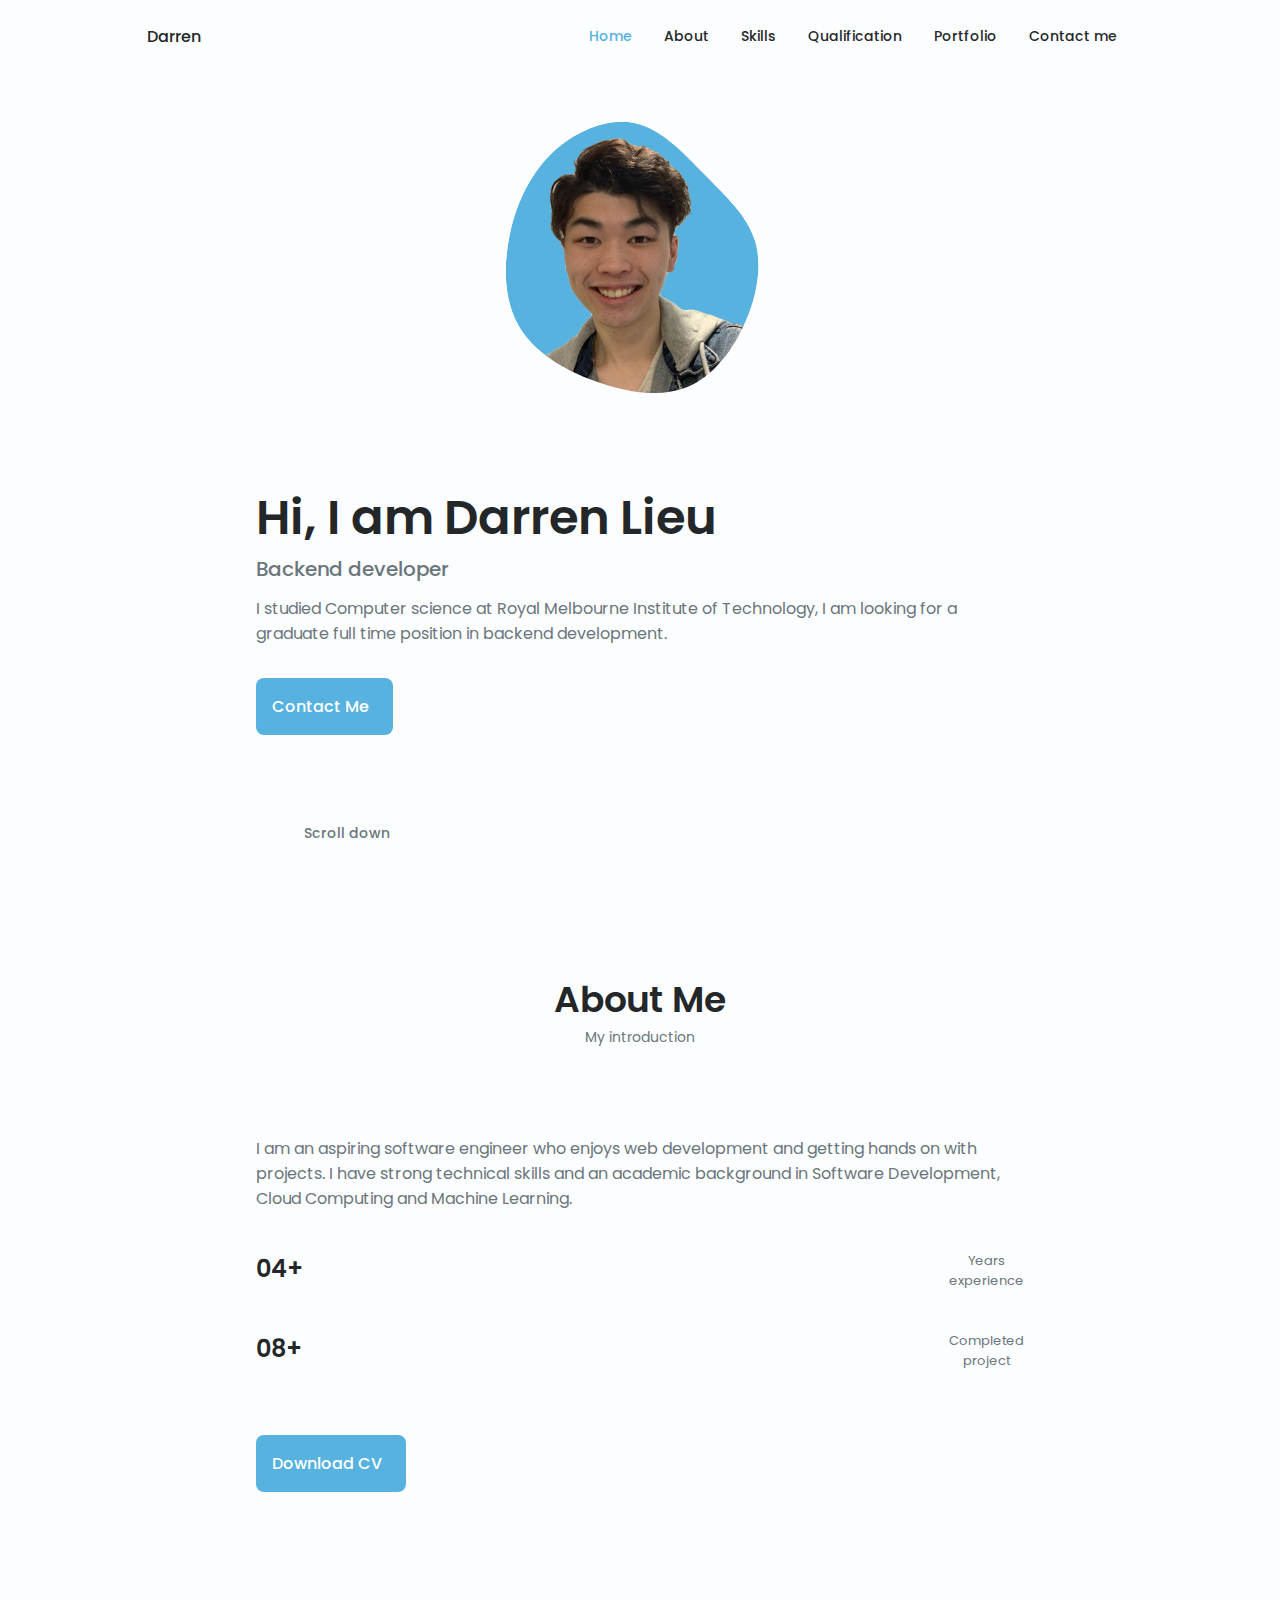
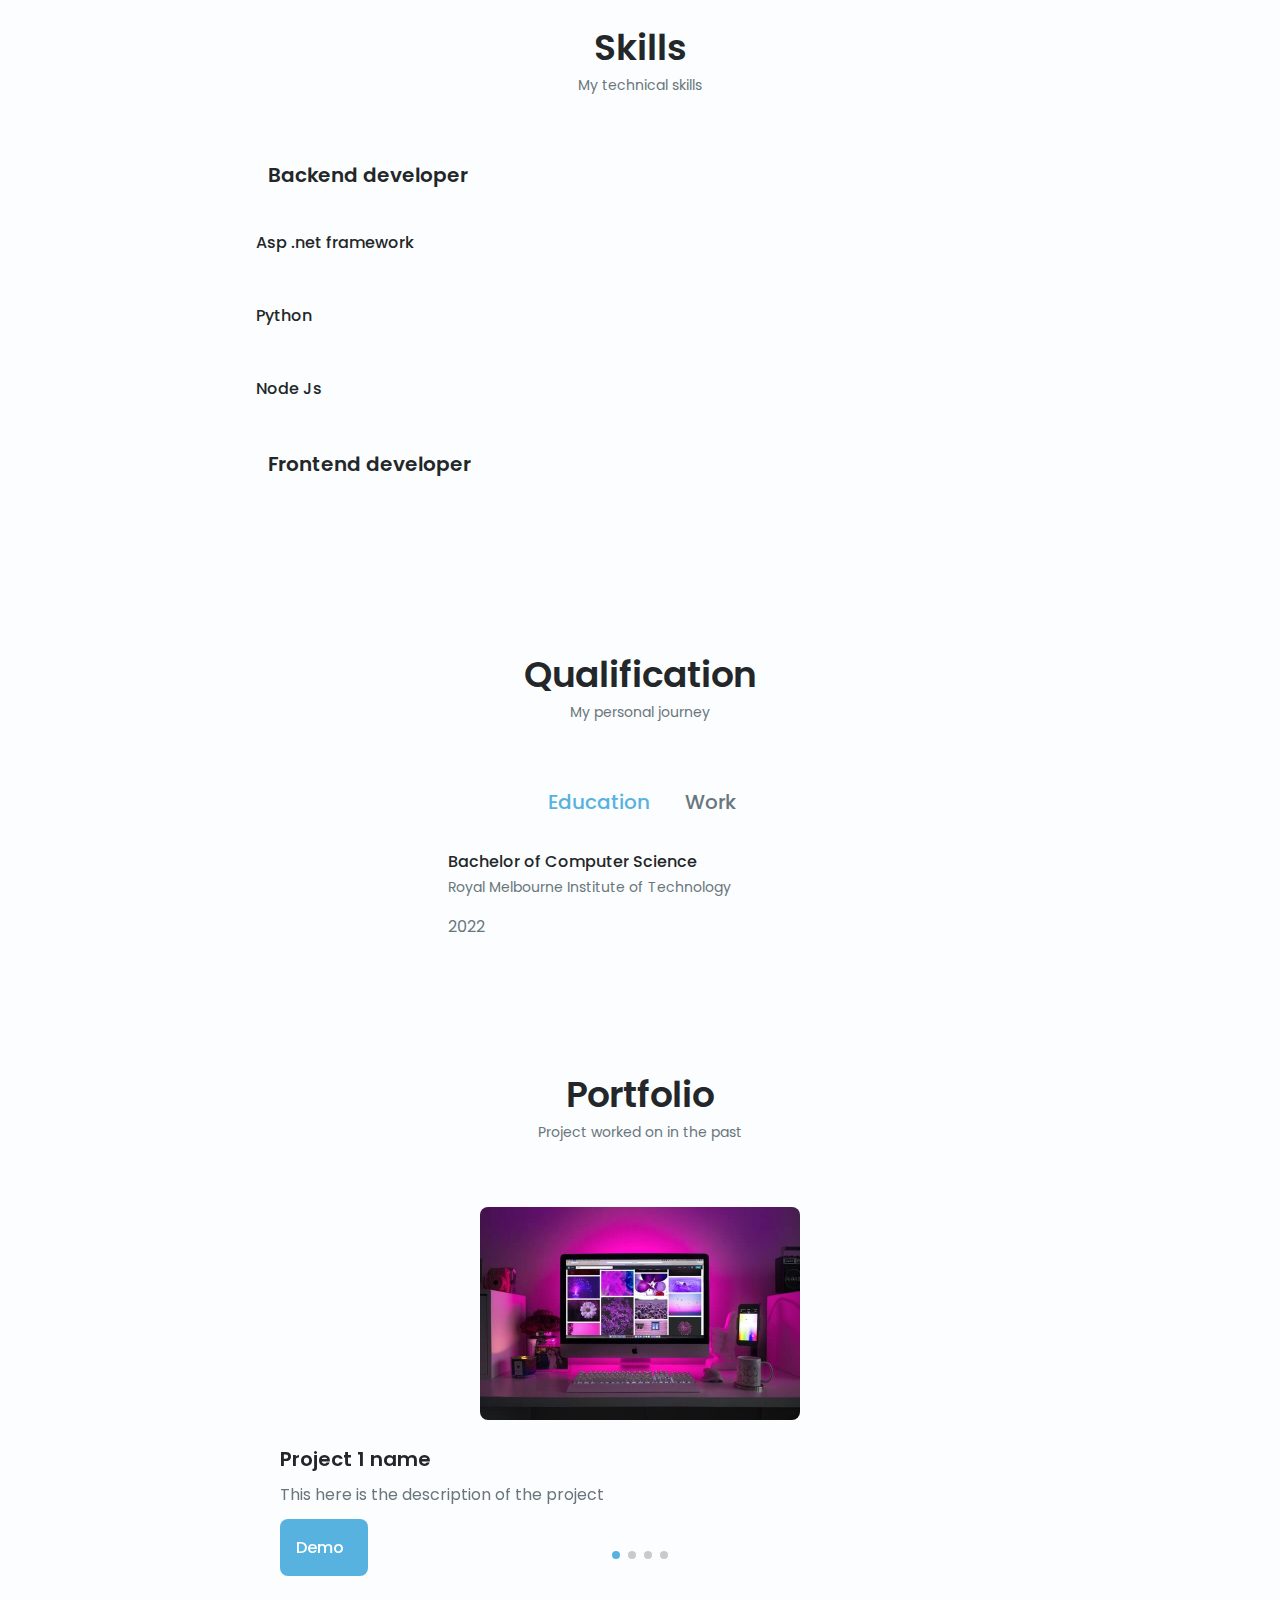
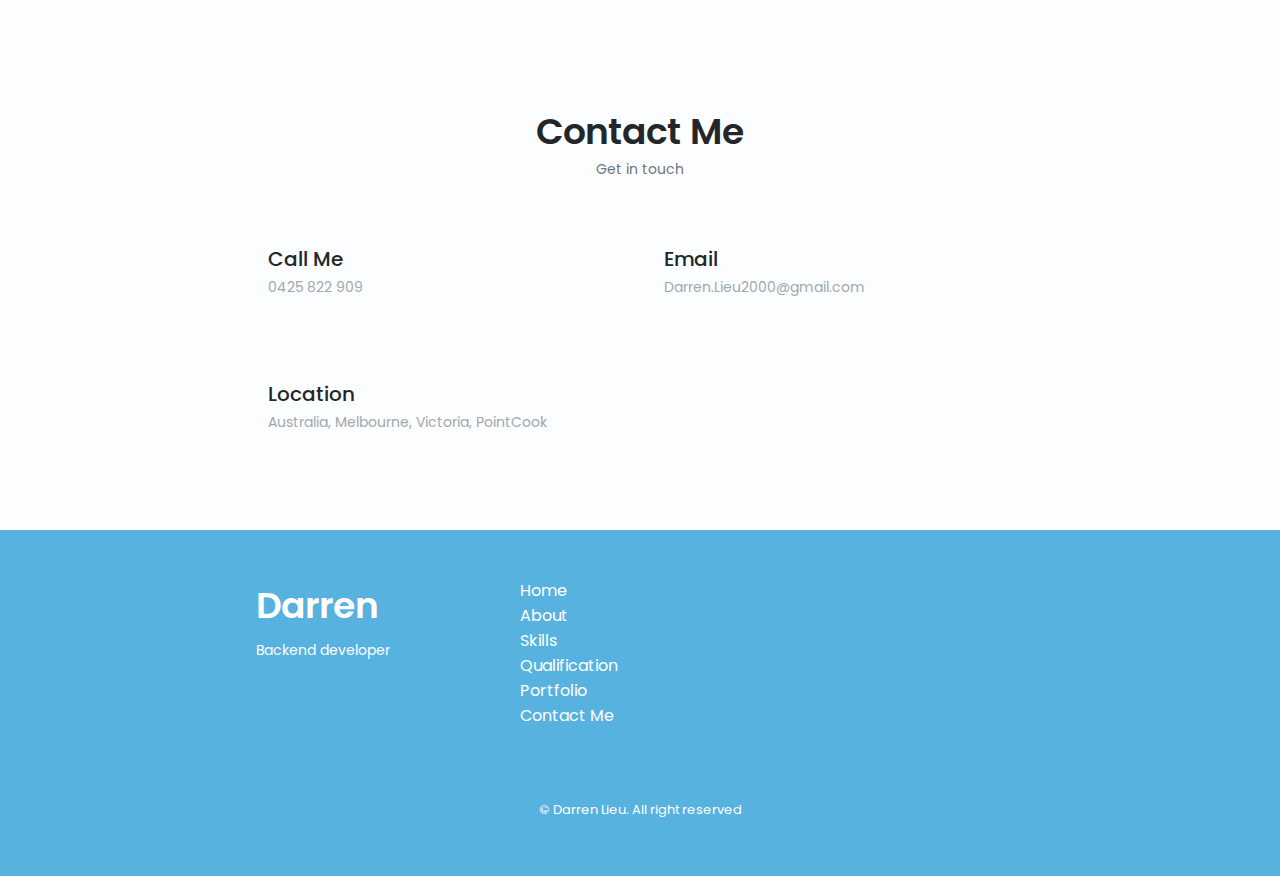
==== commit 84128b7a: "Updated description" ====
--- a/index.html
+++ b/index.html
@@ -112,9 +112,11 @@
                         </div>
 
                         <div class="home__data">
-                            <h1 class="home__title">Hi, I'am Darren Lieu</h1>
+                            <h1 class="home__title">Hi, I am Darren Lieu</h1>
                             <h3 class="home__subtitle">Backend developer</h3>
-                            <p class="home__description">WILL NEED TO ADD THIS SECTION LATER</p>
+                            <p class="home__description">
+                                I studied Computer science at Royal Melbourne Institute of Technology, 
+                                I am looking for a graduate full time position in backend development. </p>
                             <a href="#contact" class="button button--flex">
                                 Contact Me<i class="uil uil-message button__icon"></i>
                             </a>
@@ -145,7 +147,9 @@
                     
                     <div class="about__data">
                         <p class="about__description">
-                            Write something about yourself 
+                            I am an aspiring software engineer who enjoys web development and getting hands on with projects.
+                             I have strong technical skills and an academic background in Software Development, 
+                             Cloud Computing and Machine Learning. 
                         </p>
 
                         <div class="about__info">
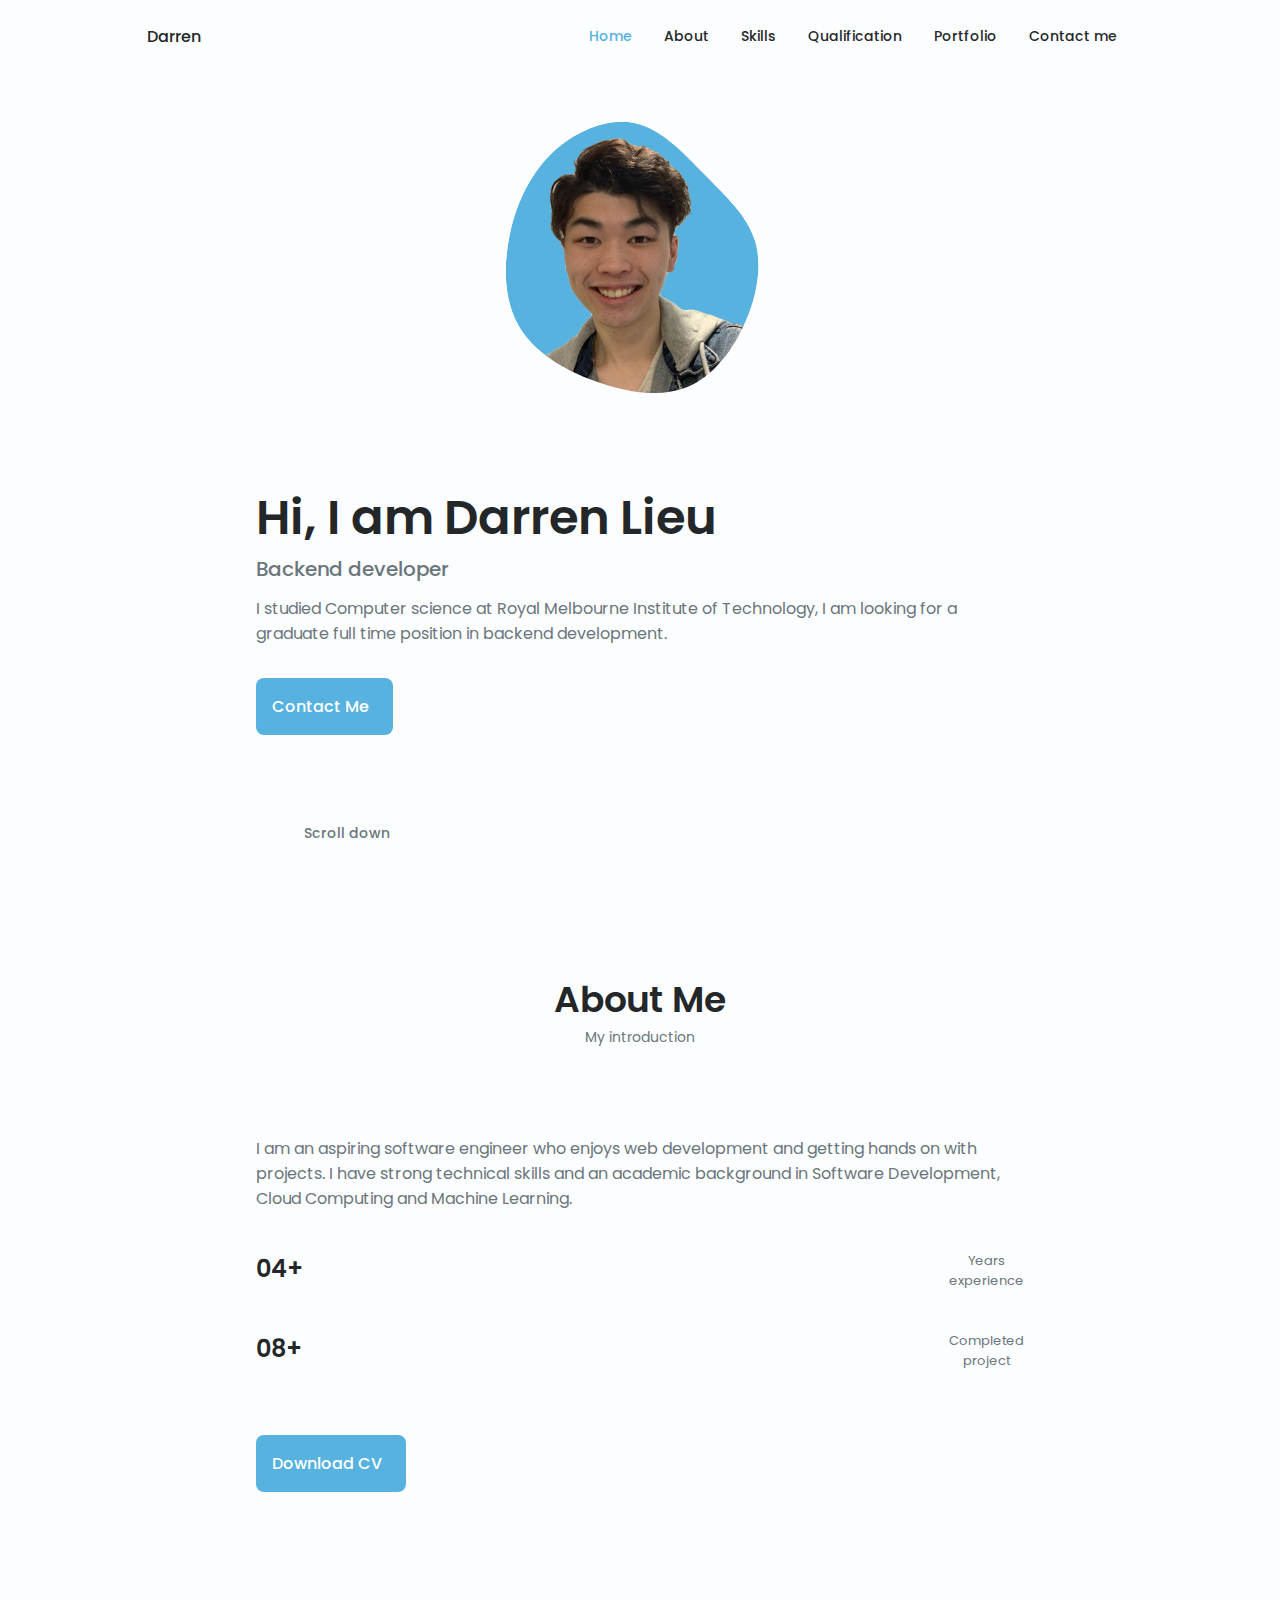
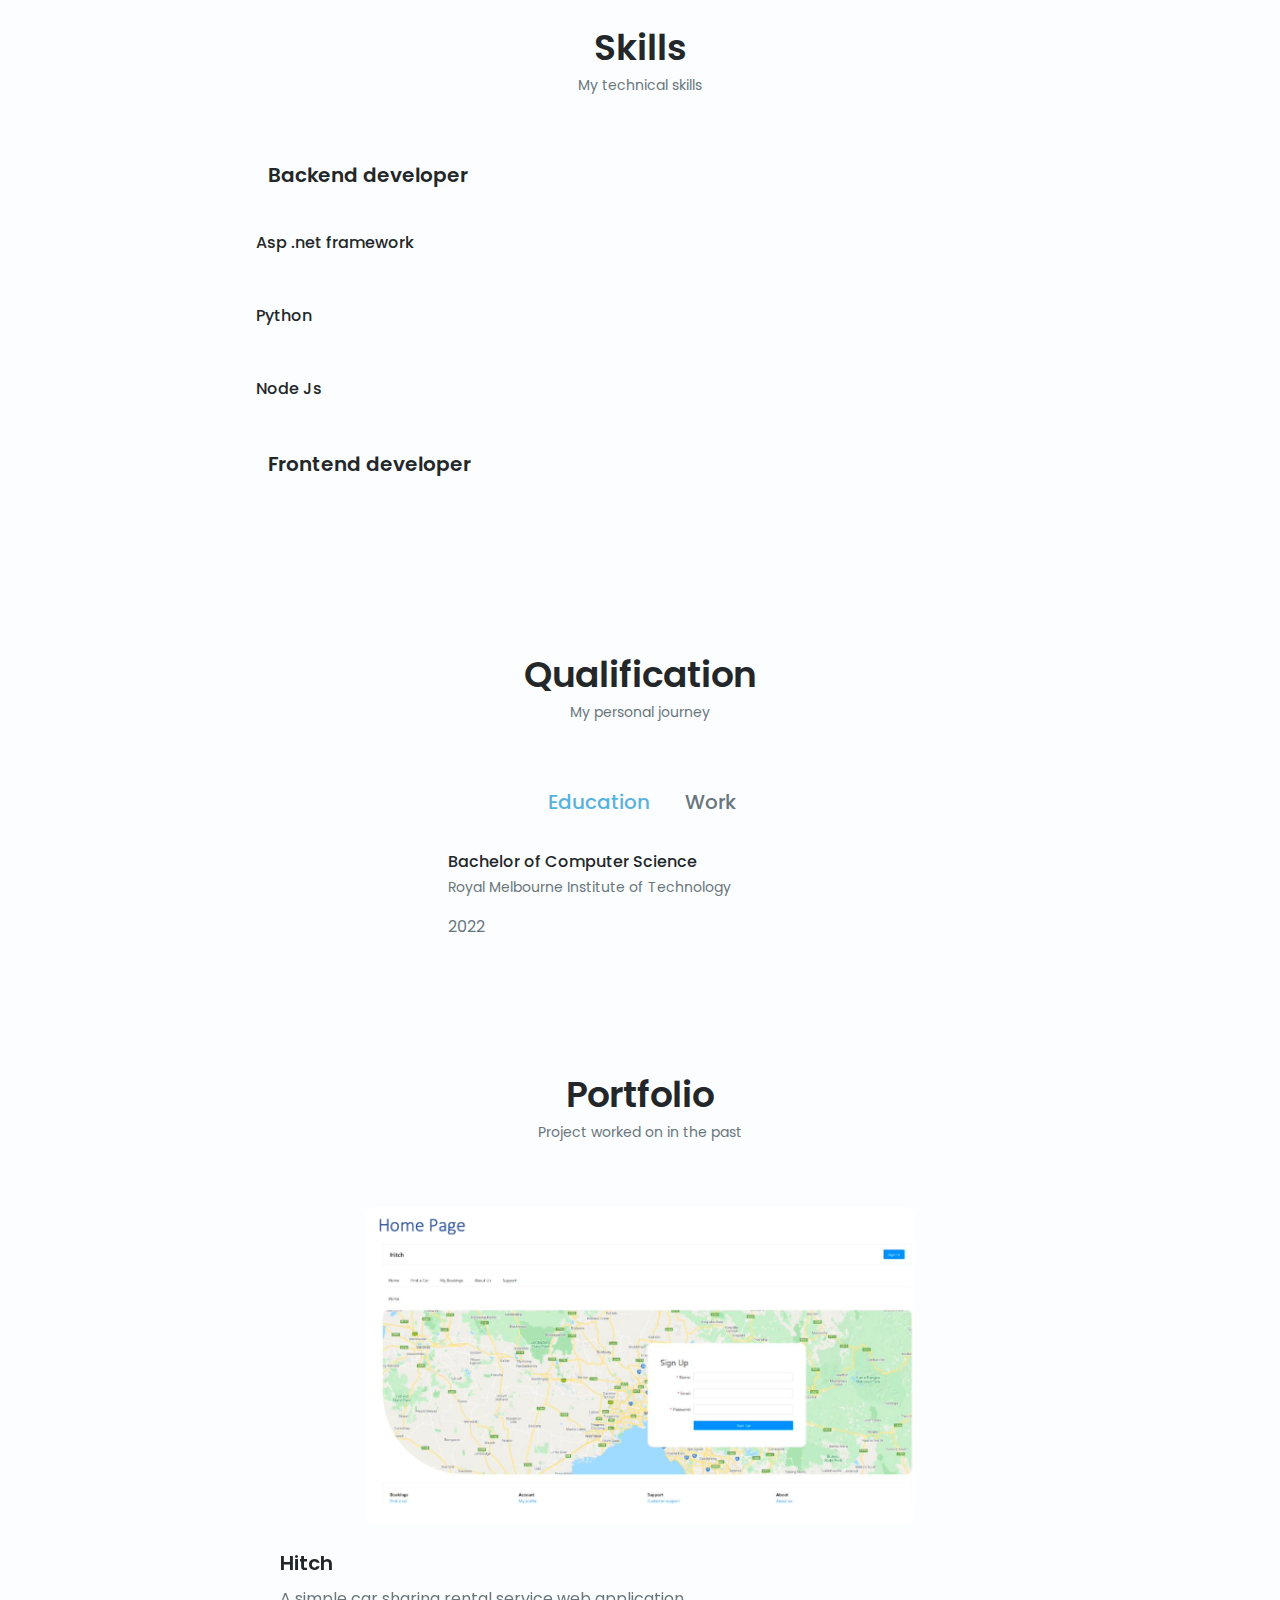
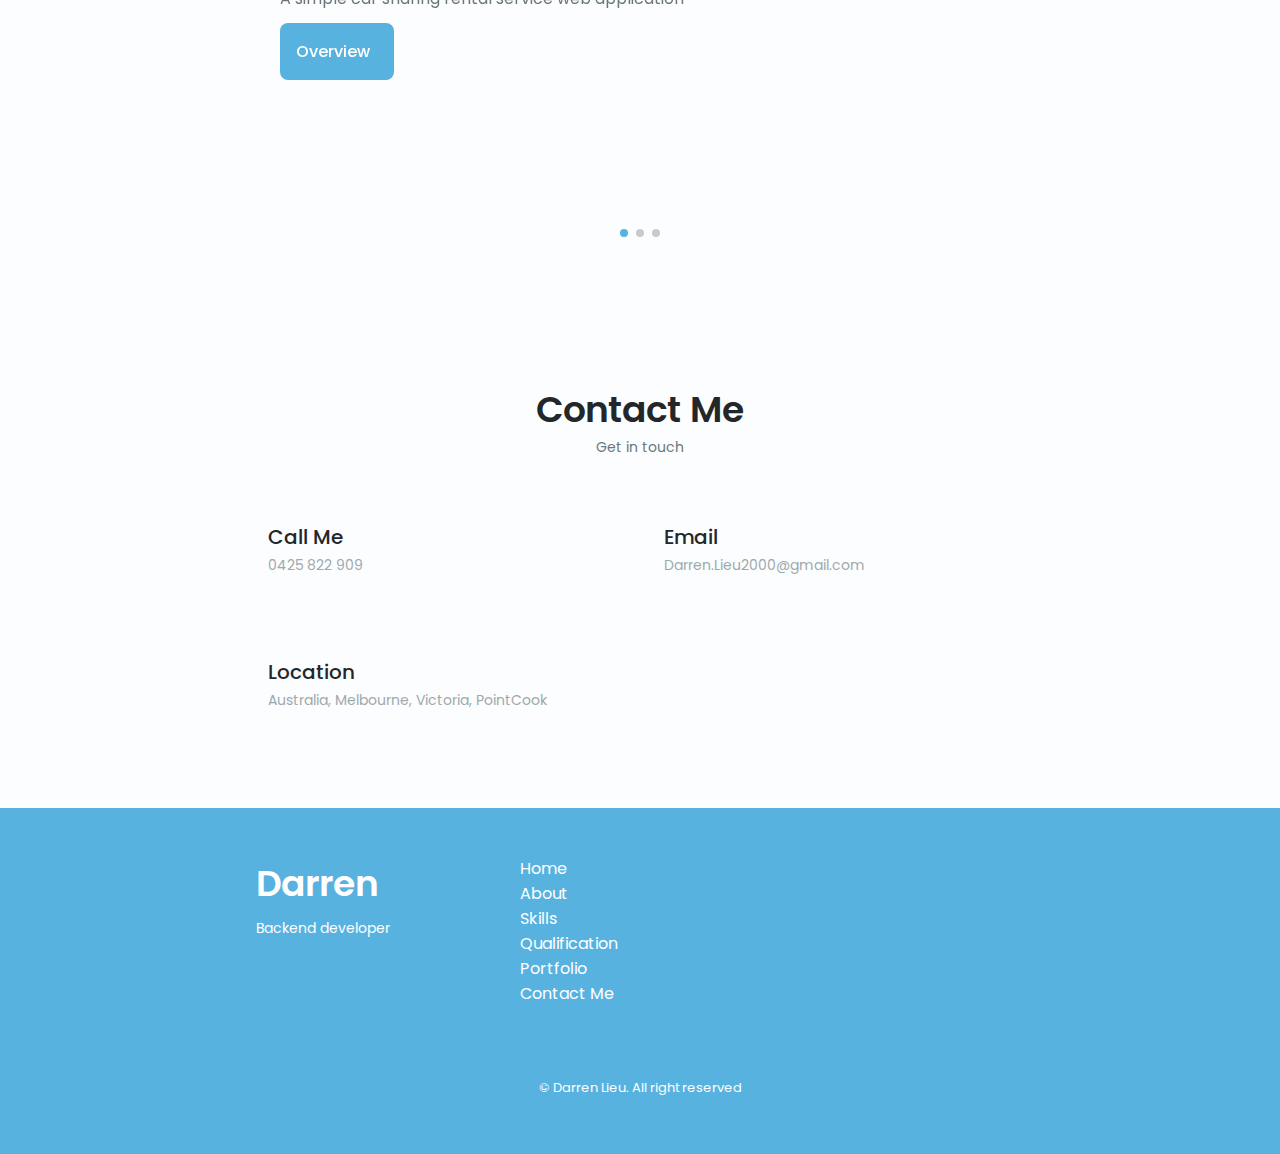
==== commit 53cb3d33: "Implemented project overview" ====
--- a/index.html
+++ b/index.html
@@ -80,14 +80,6 @@
             <section class="home section" id="home">
                 <div class="home__container container grid">
                     <div class="home__container grid">
-                        <!-- <div class="home__social">
-                            <a href="https://www.linkedin.com/in/darren-lieu030267/" target="_blank" class="home__social-icon">
-                                <i class="uil uil-linkedin"></i>
-                            </a>
-                            <a href="https://github.com/DarrenL0" target="_blank" class="home__social-icon">
-                                <i class="uil uil-github"></i>
-                            </a>
-                        </div> -->
 
                         <div class="home__img">
                             <svg class="home__blob" viewBox="0 0 200 187">
@@ -345,12 +337,12 @@
                         <!--==================== PORTFOLIO 1====================-->
 
                         <div class="portfolio__content grid swiper-slide">
-                            <img src="assets/img/portfolio1.jpg" alt="" class="portfolio__img">
+                            <img src="assets/img/Hitch_Home.png" alt="" width="600" class="portfolio__img">
                             <div class="portfolio__data">
-                                <h3 class="portfolio__title">Project 1 name</h3>
-                                <p class="portfolio__description">This here is the description of the project</p>
-                                <a href="#" class="button button--flex button--small portfolio__button">
-                                    Demo
+                                <h3 class="portfolio__title">Hitch</h3>
+                                <p class="portfolio__description">A simple car sharing rental service web application</p>
+                                <a href="Hitch.html" class="button button--flex button--small portfolio__button">
+                                    Overview
                                 <i class="uil uil-arrow-right button__icon"></i>
                                 </a>
                                 
@@ -360,12 +352,12 @@
                         <!--==================== PORTFOLIO 2====================-->
 
                         <div class="portfolio__content grid swiper-slide">
-                            <img src="assets/img/portfolio1.jpg" alt="" class="portfolio__img">
+                            <img src="assets/img/Prosperity_bank_home_page.png" width="600" alt="" class="portfolio__img">
                             <div class="portfolio__data">
-                                <h3 class="portfolio__title">Project 2 name</h3>
-                                <p class="portfolio__description"></p>
-                                <a href="#" class="button button--flex button--small portfolio__button">
-                                    Demo
+                                <h3 class="portfolio__title">Prosperity bank</h3>
+                                <p class="portfolio__description">A simple online banking web application</p>
+                                <a href="Prosperity_Bank.html" class="button button--flex button--small portfolio__button">
+                                    Overview
                                 <i class="uil uil-arrow-right button__icon"></i>
                                 </a>
                                 
@@ -375,27 +367,12 @@
                         <!--==================== PORTFOLIO 3====================-->
 
                         <div class="portfolio__content grid swiper-slide">
-                            <img src="assets/img/portfolio1.jpg" alt="" class="portfolio__img">
+                            <img src="assets/img/Level_up_home.png" class="portfolio__img_sp">
                             <div class="portfolio__data">
-                                <h3 class="portfolio__title">Project 3 name</h3>
-                                <p class="portfolio__description"></p>
-                                <a href="#" class="button button--flex button--small portfolio__button">
-                                    Demo
-                                <i class="uil uil-arrow-right button__icon"></i>
-                                </a>
-                                
-                            </div>
-                        </div>
-
-                        <!--==================== PORTFOLIO 4====================-->
-
-                        <div class="portfolio__content grid swiper-slide">
-                            <img src="assets/img/portfolio1.jpg" alt="" class="portfolio__img">
-                            <div class="portfolio__data">
-                                <h3 class="portfolio__title">Project 4 name</h3>
-                                <p class="portfolio__description"></p>
-                                <a href="#" class="button button--flex button--small portfolio__button">
-                                    Demo
+                                <h3 class="portfolio__title">Level up</h3>
+                                <p class="portfolio__description">A simple work out mobile application</p>
+                                <a href="Level_up.html" class="button button--flex button--small portfolio__button">
+                                    Overview
                                 <i class="uil uil-arrow-right button__icon"></i>
                                 </a>
                                 
@@ -503,5 +480,6 @@
 
         <!--==================== MAIN JS ====================-->
         <script src="assets/js/main.js"></script>
+        <script src="assets/js/dark_theme.js"></script>
     </body>
 </html>
--- a/assets/css/styles.css
+++ b/assets/css/styles.css
@@ -531,9 +531,15 @@
 }
 
 .portfolio__img{
-  width: 265px;
   border-radius: .5rem;
   justify-self: center;
+}
+
+.portfolio__img_sp{
+  justify-self: center;
+  max-width: 70%;
+  border-radius: 1rem;
+  max-height: 70%;
 }
 
 .portfolio__title{
@@ -876,7 +882,7 @@
   }
 
   .portfolio__img{
-    width: 320px;
+    width: 550px;
   }
 
   .portfolio__content{
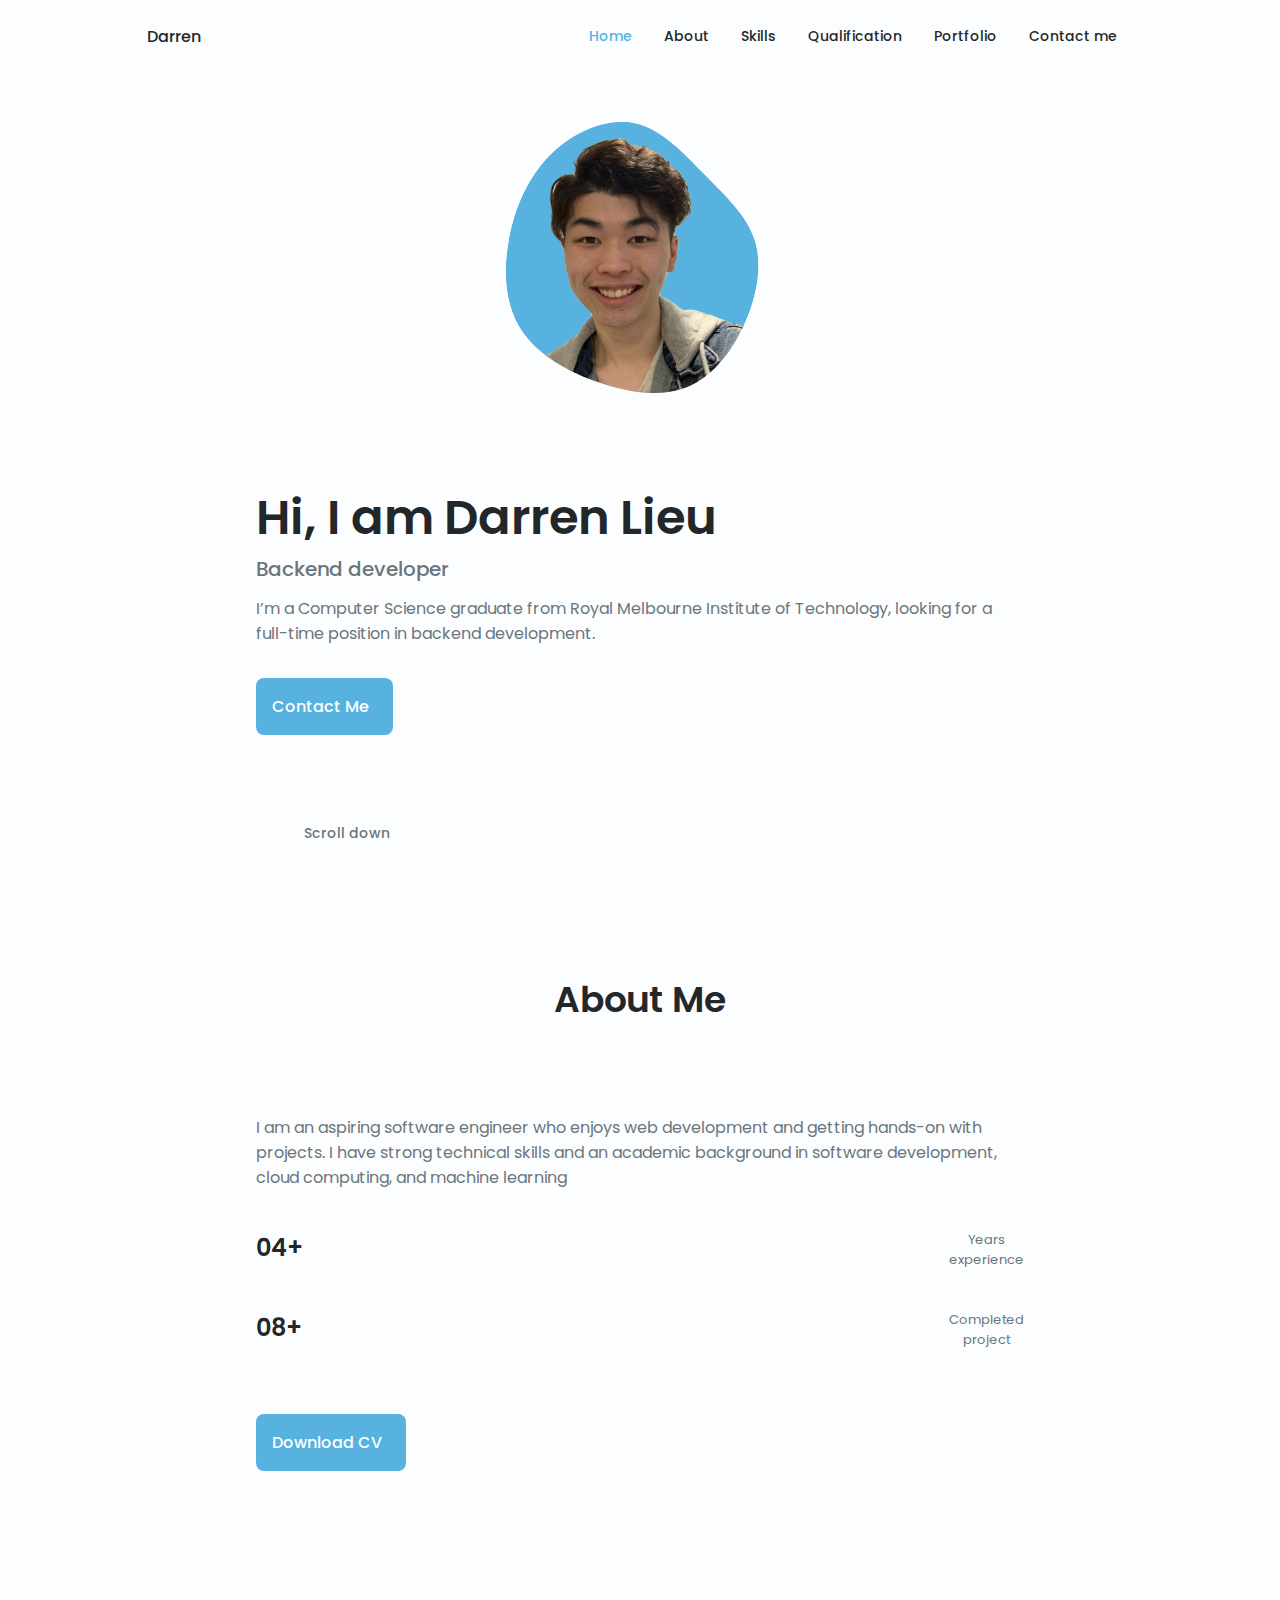
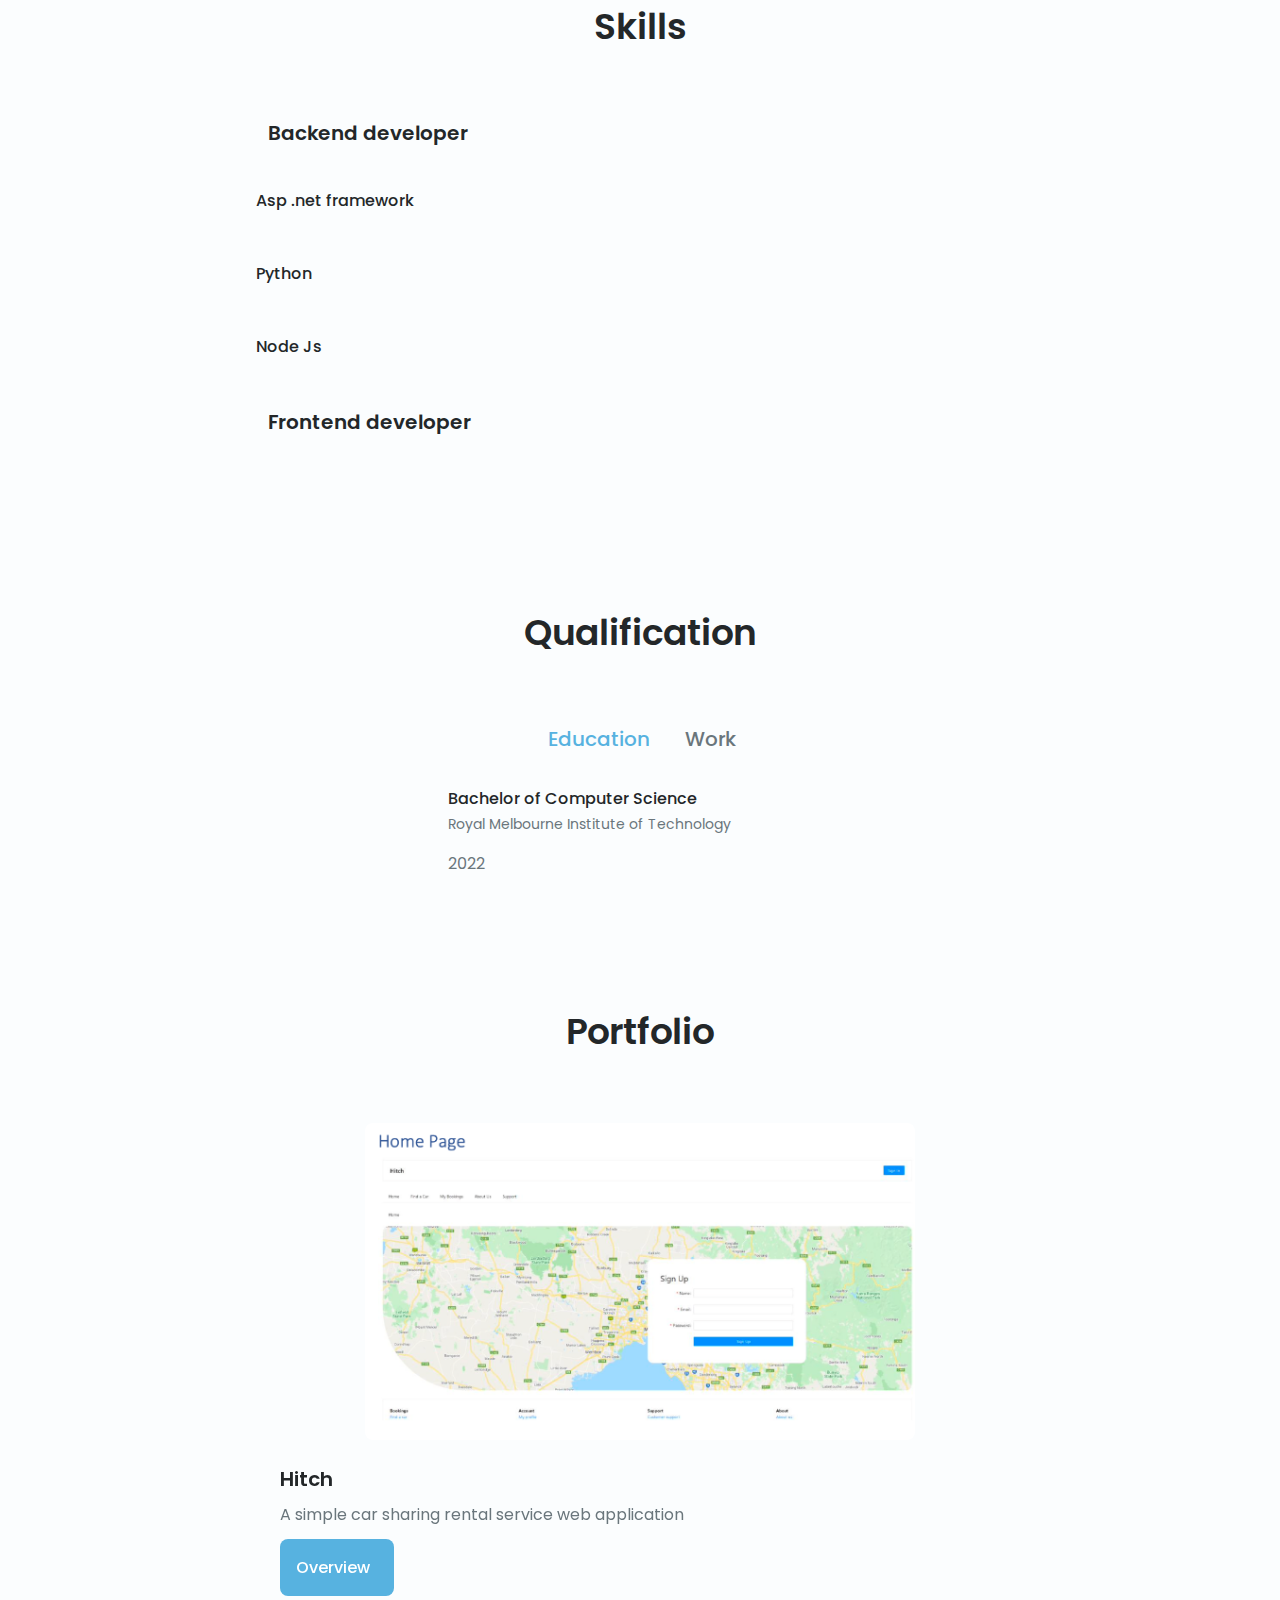
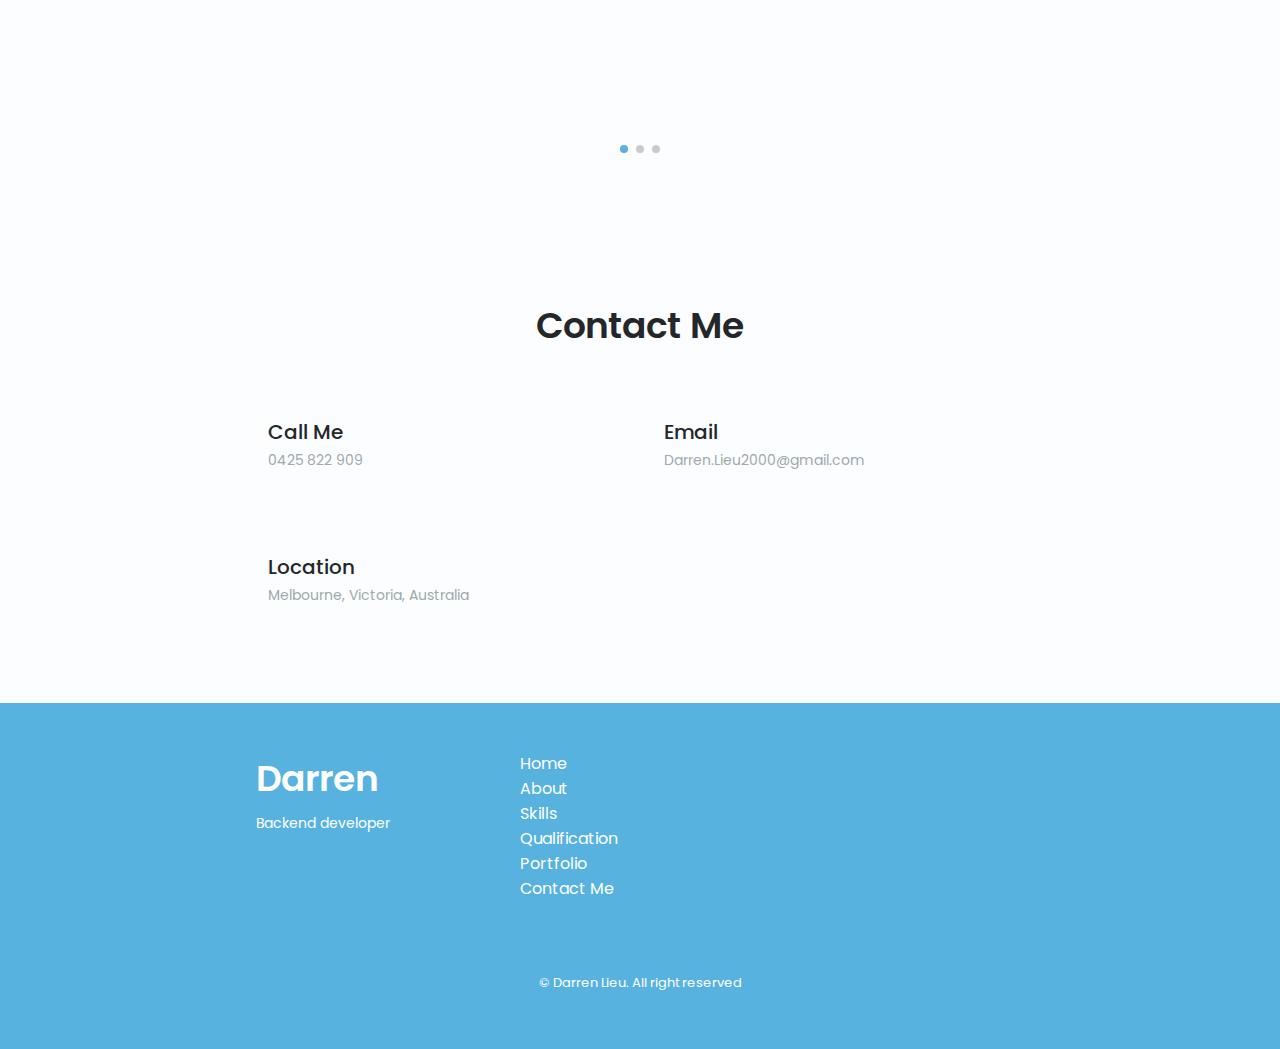
==== commit 7e573884: "Edit update" ====
--- a/index.html
+++ b/index.html
@@ -107,8 +107,8 @@
                             <h1 class="home__title">Hi, I am Darren Lieu</h1>
                             <h3 class="home__subtitle">Backend developer</h3>
                             <p class="home__description">
-                                I studied Computer science at Royal Melbourne Institute of Technology, 
-                                I am looking for a graduate full time position in backend development. </p>
+                                I’m a Computer Science graduate from Royal Melbourne Institute of Technology, looking for a full-time position in backend development.
+                             </p>
                             <a href="#contact" class="button button--flex">
                                 Contact Me<i class="uil uil-message button__icon"></i>
                             </a>
@@ -131,7 +131,7 @@
                    About Me 
                 </h2>
                 <span class="section__subtitle">
-                    My introduction
+                   
                 </span>
 
                 <div class="about__container container grid">
@@ -139,9 +139,10 @@
                     
                     <div class="about__data">
                         <p class="about__description">
-                            I am an aspiring software engineer who enjoys web development and getting hands on with projects.
-                             I have strong technical skills and an academic background in Software Development, 
-                             Cloud Computing and Machine Learning. 
+                            I am an aspiring software engineer who enjoys web development 
+                            and getting hands-on with projects. I have strong technical 
+                            skills and an academic background in software development, 
+                            cloud computing, and machine learning 
                         </p>
 
                         <div class="about__info">
@@ -153,16 +154,11 @@
                             <span class="about__info-title">08+</span>
                             <span class="about__info-name">Completed <br> project</span>
                         </div>
-
-                        <!-- <div class="about__info">
-                            <span class="about__info-title">05+</span>
-                            <span class="about__info-name">companies <br> worked</span>
-                        </div> -->
                     </div>
                     
                     <!--Add CV here in href-->
                     <div class="about__buttons">
-                        <a download="" href="" class="button button--flex">
+                        <a download href="assets/Darren's resume.pdf" class="button button--flex">
                             Download CV<i class="uil uil-download-alt button__icon"></i>
                         </a>
                     </div>
@@ -172,7 +168,7 @@
             <!--==================== SKILLS ====================-->
             <section class="skills section" id="skills">
                 <h2 class="section__title">Skills</h2>
-                <span class="section__subtitle">My technical skills</span>
+                <span class="section__subtitle"></span>
 
                 <div class="skills__container container grid">
                     <div>
@@ -261,7 +257,7 @@
             <!--==================== QUALIFICATION ====================-->
             <section class="qualification section" id="qualifications">
                 <h2 class="section__title">Qualification</h2>
-                <span class="section__subtitle">My personal journey</span>
+                <span class="section__subtitle"></span>
 
                 <div class="qualification__container container">
                     <div class="qualification__tabs">
@@ -312,8 +308,8 @@
                             <div class="qualification__data">
 
                                 <div>
-                                    <h3 class="qualification__title">Manager</h3>
-                                    <span class="qualification__subtitle">Sanctury lakes McDonald</span>
+                                    <h3 class="qualification__title">Shift Manager</h3>
+                                    <span class="qualification__subtitle">McDonald's Point Cook</span>
                                     <div class="qualification__calender">
                                         <i class="uil uil-calendar-alt "></i>
                                         2020 - present
@@ -330,7 +326,7 @@
             <!--==================== PORTFOLIO ====================-->
             <section class="portfolio section" id="portfolio">
                 <h2 class="section__title">Portfolio</h2>
-                <span class="section__subtitle">Project worked on in the past</span>
+                <span class="section__subtitle"></span>
 
                 <div class="portfolio__container container swiper">
                     <div class="swiper-wrapper">
@@ -394,7 +390,7 @@
             <!--==================== CONTACT ME ====================-->
             <section class="contact section" id="contact">
                 <h2 class="section__title">Contact Me</h2>
-                <span class="section__subtitle">Get in touch</span>
+                <span class="section__subtitle"></span>
 
                 <div class="contact__container container grid">
                     <div>
@@ -422,7 +418,7 @@
                             <i class="uil uil-location-pin-alt contact__icon"></i>
                          <div>
                              <h3 class="contact__title">Location</h3>
-                             <span class="contact__subtitle">Australia, Melbourne, Victoria, PointCook</span>
+                             <span class="contact__subtitle">Melbourne, Victoria, Australia</span>
                          </div>
                         </div> 
                      </div>
--- a/assets/css/styles.css
+++ b/assets/css/styles.css
@@ -715,6 +715,43 @@
 ::-webkit-scrollbar-thumb:hover{
   background-color: var(--text-color-light);
 }
+
+
+
+/*========== Project ==========*/
+
+.project__title{
+  text-align: center;
+  font-size: var(--big-font-size);
+  margin-bottom: var(--mb-2);
+}
+
+.sub__heading{
+  font-size: var(--h3-font-size);
+  margin-bottom: var(--mb-2);
+}
+
+.project__container{
+  gap: 1rem;
+}
+
+.project__description {
+  margin-bottom: var(--mb-2);
+}
+
+.project__img{
+  border-radius: 0.5rem;
+  justify-self: center;
+  align-self: center;
+  margin-bottom: var(--mb-2);
+}
+
+.project_api {
+  text-align: left;
+  white-space: pre-line;
+  margin-bottom: var(--mb-2);
+}
+
 /*==================== MEDIA QUERIES ====================*/
 /* For small devices */
 @media screen and (max-width: 350px){
